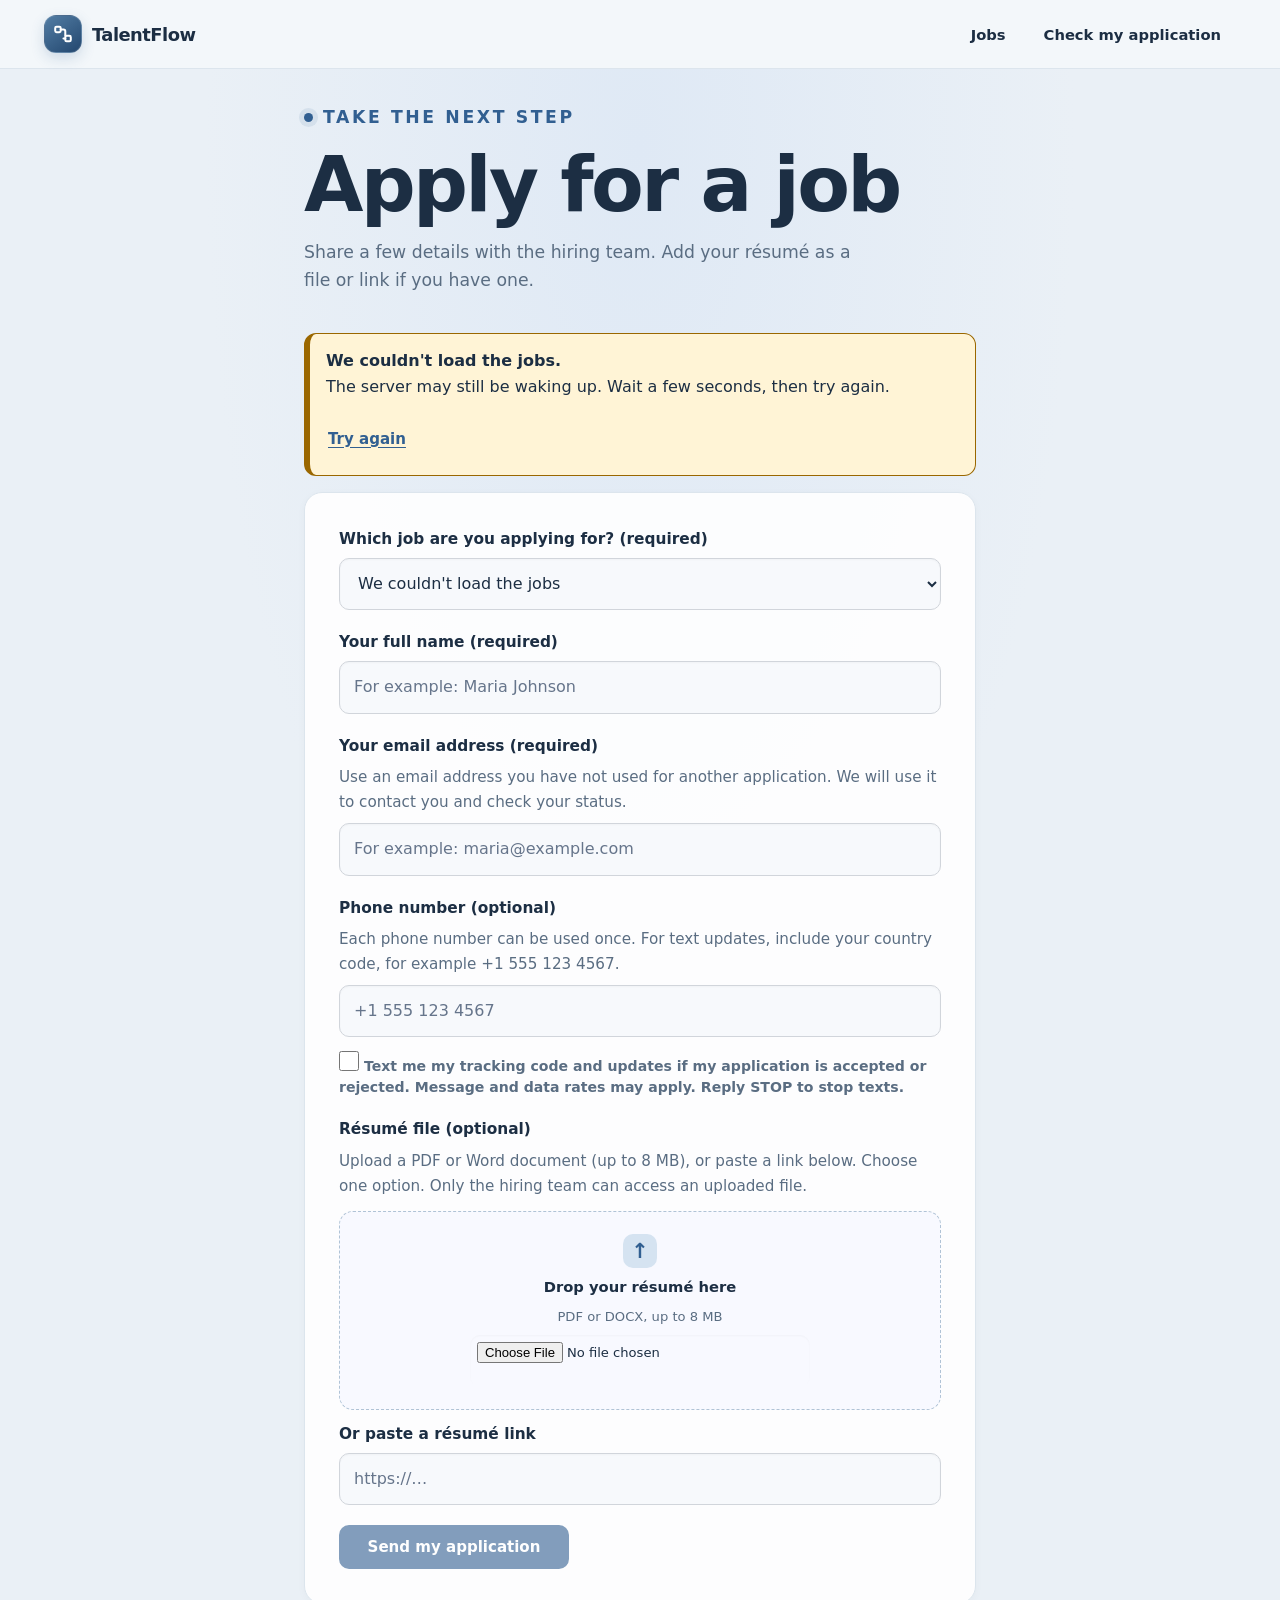
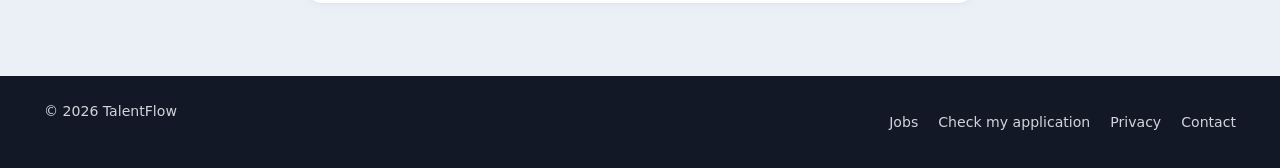
==== Frontend/templates/index.html @ 9e9169e8 "Use TalentFlow brand and softer blue palette" ====
<!DOCTYPE html>
<html lang="en">
<head>
  <meta charset="UTF-8">
  <meta name="viewport" content="width=device-width, initial-scale=1.0">
  <title>Apply for a job | TalentFlow</title>
  <link rel="stylesheet" href="/Frontend/static/style.css">
</head>
<body data-page="apply">
  <a class="skip-link" href="#main">Skip to main content</a>
  <header id="site-header" class="site-header"></header>

  <main id="main">
    <div class="wrap wrap-narrow">

      <!-- The application form -->
      <div id="form-card">
        <div class="page-head">
          <p class="hero-kicker" style="color:var(--brand);margin-bottom:14px"><span class="kicker-dot" aria-hidden="true"></span> TAKE THE NEXT STEP</p>
          <h1>Apply for a job</h1>
          <p>Share a few details with the hiring team. Add your résumé as a file or link if you have one.</p>
        </div>

        <div id="job-notice" role="status"></div>

        <form id="apply-form" class="panel" novalidate>
          <div class="field" id="f-job">
            <label for="job-id">Which job are you applying for? (required)</label>
            <select id="job-id" required>
              <option value="">Loading jobs&hellip;</option>
            </select>
            <p class="error-text" id="e-job">Choose a job from the list.</p>
          </div>

          <div class="field" id="f-name">
            <label for="candidate-name">Your full name (required)</label>
            <input type="text" id="candidate-name" autocomplete="name" maxlength="120" placeholder="For example: Maria Johnson" required>
            <p class="error-text" id="e-name">Enter your full name.</p>
          </div>

          <div class="field" id="f-email">
            <label for="candidate-email">Your email address (required)</label>
            <span class="hint" id="h-email">Use an email address you have not used for another application. We will use it to contact you and check your status.</span>
            <input type="email" id="candidate-email" autocomplete="email" inputmode="email" maxlength="254" placeholder="For example: maria@example.com" required aria-describedby="h-email e-email">
            <p class="error-text" id="e-email">Enter an email address like name@example.com.</p>
          </div>

          <div class="field" id="f-phone">
            <label for="candidate-phone">Phone number (optional)</label>
            <span class="hint" id="h-phone">Each phone number can be used once. For text updates, include your country code, for example +1 555 123 4567.</span>
            <input type="tel" id="candidate-phone" autocomplete="tel" inputmode="tel" maxlength="30" placeholder="+1 555 123 4567" aria-describedby="h-phone e-phone">
            <label class="sms-consent" for="sms-updates-opt-in">
              <input type="checkbox" id="sms-updates-opt-in">
              <span>Text me my tracking code and updates if my application is accepted or rejected. Message and data rates may apply. Reply STOP to stop texts.</span>
            </label>
            <p class="error-text" id="e-phone">Enter a valid international number starting with +, or leave it blank.</p>
          </div>

          <div class="field" id="f-cv">
            <label for="candidate-cv-file">Résumé file (optional)</label>
            <span class="hint" id="h-cv">Upload a PDF or Word document (up to 8 MB), or paste a link below. Choose one option. Only the hiring team can access an uploaded file.</span>
            <div class="resume-dropzone" id="resume-dropzone">
              <span class="dropzone-icon" aria-hidden="true">↑</span>
              <strong>Drop your résumé here</strong>
              <span class="muted">PDF or DOCX, up to 8 MB</span>
              <input type="file" id="candidate-cv-file" accept=".pdf,.docx,application/pdf,application/vnd.openxmlformats-officedocument.wordprocessingml.document" aria-describedby="h-cv e-cv">
            </div>
            <p id="resume-file-name" class="resume-file-name" aria-live="polite"></p>
            <label for="candidate-cv" class="sub-label" style="display:block;margin-top:12px">Or paste a résumé link</label>
            <input type="url" id="candidate-cv" maxlength="2048" inputmode="url" placeholder="https://…" aria-describedby="h-cv e-cv">
            <p class="error-text" id="e-cv">Choose a PDF or DOCX file up to 8 MB, or enter a valid web link, but not both.</p>
          </div>

          <div id="status-message" role="alert" hidden></div>
          <button type="submit" id="submit-btn" class="btn btn-primary btn-block">Send my application</button>
        </form>
      </div>

      <!-- Shown after a successful application -->
      <div id="success-card" hidden>
        <div class="page-head">
          <div class="success-head">
            <span class="success-icon" aria-hidden="true">
              <svg width="26" height="26" viewBox="0 0 24 24" fill="none" stroke="currentColor" stroke-width="3" stroke-linecap="round" stroke-linejoin="round"><path d="M5 12.5l4.5 4.5L19 7.5"/></svg>
            </span>
            <h1 id="success-heading" tabindex="-1" style="font-size:clamp(1.6rem,5vw,2.2rem);margin:0">We got your application</h1>
          </div>
          <p>Thank you, <strong id="success-name"></strong>. Your application for <strong id="success-job"></strong> is waiting for review. We will contact you at <strong id="success-email"></strong>.</p>
        </div>

        <p id="email-delivery-message" class="alert" role="status" hidden></p>
        <p id="sms-delivery-message" class="alert" role="status" hidden></p>

        <!-- Tracking code: only shown when the server sends one back -->
        <div id="tracking-box" class="ticket" hidden>
          <div class="ticket-top">
            <p class="ticket-label">Your tracking code</p>
            <p id="success-code" class="ticket-code"></p>
          </div>
          <div class="ticket-stub">
            <p><strong>Save this code now.</strong> You need it, with your email, to check your application. Take a screenshot or write it down.</p>
            <div class="ticket-actions">
              <button type="button" id="copy-btn" class="btn btn-plain">Copy code</button>
              <a id="track-link" href="/track" class="btn btn-primary">Check my application</a>
            </div>
          </div>
        </div>

        <p><a href="/jobs" class="btn btn-secondary">Look at more jobs</a></p>
      </div>

    </div>
  </main>

  <footer id="site-footer" class="site-footer"></footer>
  <script src="/Frontend/static/script.js"></script>
  <script>
    const $ = (id) => document.getElementById(id);
    const select = $('job-id');
    const submitBtn = $('submit-btn');
    const notice = $('job-notice');
    const msg = $('status-message');

    function setError(fieldId, input, on) {
      $(fieldId).classList.toggle('has-error', on);
      if (on) input.setAttribute('aria-invalid', 'true'); else input.removeAttribute('aria-invalid');
    }

    function showNotice(tone, text) {
      notice.replaceChildren(L2E.el('div', { class: 'alert alert-' + tone, text }));
    }

    async function loadJobs() {
      const wantedId = new URLSearchParams(window.location.search).get('job');
      try {
        const jobs = await L2E.loadOpenJobs(() => showNotice('info', L2E.WAKE_NOTE));
        notice.replaceChildren();
        if (jobs.length === 0) {
          select.replaceChildren(L2E.el('option', { value: '', text: 'No jobs are open right now' }));
          submitBtn.disabled = true;
          showNotice('info', 'No jobs are open right now. Please check back soon.');
          return;
        }
        select.replaceChildren(
          L2E.el('option', { value: '', text: 'Choose a job' }),
          ...jobs.map(j => L2E.el('option', { value: j.id, text: j.title })));
        submitBtn.disabled = false;
        if (wantedId) {
          const match = jobs.find(j => String(j.id) === wantedId);
          if (match) select.value = String(match.id);
          else showNotice('warn', 'That job is no longer open. Please choose another one from the list.');
        }
      } catch (err) {
        select.replaceChildren(L2E.el('option', { value: '', text: "We couldn't load the jobs" }));
        submitBtn.disabled = true;
        const retry = L2E.el('button', { type: 'button', class: 'link-btn', text: 'Try again' });
        retry.addEventListener('click', () => { notice.replaceChildren(); select.replaceChildren(L2E.el('option', { value: '', text: 'Loading jobs…' })); loadJobs(); });
        notice.replaceChildren(L2E.el('div', { class: 'alert alert-warn' },
          L2E.el('strong', { text: "We couldn't load the jobs." }),
          L2E.el('p', { text: 'The server may still be waking up. Wait a few seconds, then try again.' }),
          retry));
      }
    }

    function showFormError(text) {
      msg.className = 'alert alert-bad';
      msg.replaceChildren(L2E.el('strong', { text }));
      msg.hidden = false;
    }

    async function submitApplication(e) {
      e.preventDefault();
      msg.hidden = true;
      const nameInput = $('candidate-name');
      const emailInput = $('candidate-email');
      const phoneInput = $('candidate-phone');
      const smsOptIn = $('sms-updates-opt-in');
      const cvInput = $('candidate-cv');
      const cvFileInput = $('candidate-cv-file');
      const name = nameInput.value.trim();
      const email = emailInput.value.trim();
      const phone = phoneInput.value.trim();
      const cv = cvInput.value.trim();
      const cvFile = cvFileInput.files[0] || null;

      // Check every field first, then send focus to the first problem.
      const problems = [];
      const jobBad = !select.value;
      setError('f-job', select, jobBad); if (jobBad) problems.push(select);
      const nameBad = !name;
      setError('f-name', nameInput, nameBad); if (nameBad) problems.push(nameInput);
      const emailBad = !emailInput.validity.valid || !email;
      setError('f-email', emailInput, emailBad); if (emailBad) problems.push(emailInput);
      const phoneDigits = phone.replace(/\D/g, '');
      const phoneBad = smsOptIn.checked && !phone || !!phone && (!/^\+[0-9().\-\s]{8,30}$/.test(phone) || phoneDigits.length < 8 || phoneDigits.length > 15);
      setError('f-phone', phoneInput, phoneBad); if (phoneBad) problems.push(phoneInput);
      let cvBad = !!(cv && cvFile);
      if (cvFile) {
        const ext = cvFile.name.toLowerCase().split('.').pop();
        cvBad = cvBad || !['pdf', 'docx'].includes(ext) || cvFile.size > 8 * 1024 * 1024 || cvFile.size === 0;
      }
      if (cv) {
        try {
          const resumeUrl = new URL(cv);
          cvBad = !['http:', 'https:'].includes(resumeUrl.protocol) || /^[^/]+@[^/]+$/.test(resumeUrl.host);
        } catch (err) { cvBad = true; }
      }
      setError('f-cv', cvInput, cvBad); if (cvBad) problems.push(cvFile && !cv ? cvFileInput : cvInput);
      if (problems.length) {
        showFormError(problems.length === 1 ? 'Please fix the box marked below.' : 'Please fix the ' + problems.length + ' boxes marked below.');
        problems[0].focus();
        return;
      }

      submitBtn.disabled = true;
      submitBtn.textContent = 'Sending…';
      const jobTitle = select.options[select.selectedIndex].text;

      try {
        const application = { candidate_name: name, email, phone_number: phone ? '+' + phoneDigits : undefined, sms_updates_consent: smsOptIn.checked, job_id: parseInt(select.value, 10), resume_url: cv || null };
        const body = cvFile ? new FormData() : application;
        if (cvFile) {
          Object.entries(application).forEach(([key, value]) => {
            if (value !== undefined && value !== null) body.append(key, String(value));
          });
          body.append('resume_file', cvFile);
        }
        const response = await L2E.request('/applications/', {
          method: 'POST',
          body,
          onSlow: () => { msg.className = 'alert alert-info'; msg.textContent = L2E.WAKE_NOTE; msg.hidden = false; }
        });
        if (!response.ok) {
          const error = new Error('http-error');
          error.status = response.status;
          error.retryAfterSeconds = Number(response.headers.get('Retry-After')) || 0;
          throw error;
        }

        let created = {};
        try { created = await response.json(); } catch (err) { /* no body: show the page without a code */ }
        showTrackingCode(created.tracking_code);
        $('success-name').textContent = name;
        $('success-job').textContent = jobTitle;
        $('success-email').textContent = email;
        const emailNotice = $('email-delivery-message');
        const emailSent = created.tracking_email_sent;
        emailNotice.className = 'alert ' + (emailSent === true ? 'alert-good' : emailSent === false ? 'alert-warn' : 'alert-info');
        emailNotice.textContent = emailSent === true
          ? 'Your tracking email was accepted for ' + email + '. If it does not arrive soon, check your spam folder. Keep the code below as a backup.'
          : emailSent === false
            ? 'We could not send the tracking email to ' + email + '. Your application is saved. Save the code below to check your status.'
            : 'Your application was submitted, but this server did not report email delivery. Save your tracking code below and check your inbox and spam folder for a copy.';
        emailNotice.hidden = false;
        const smsNotice = $('sms-delivery-message');
        if (smsOptIn.checked) {
          const smsQueued = created.tracking_sms_queued;
          smsNotice.className = 'alert ' + (smsQueued === true ? 'alert-good' : smsQueued === false ? 'alert-warn' : 'alert-info');
          smsNotice.textContent = smsQueued === true
            ? 'A text with your tracking code was queued for ' + phone + '.'
            : smsQueued === false
              ? 'We could not queue a text to ' + phone + '. Your tracking code is shown below, and email updates will still be sent.'
              : 'The server did not confirm whether a text was sent. Your tracking code is shown below; check your phone and email for updates.';
          smsNotice.hidden = false;
        } else {
          smsNotice.hidden = true;
        }
        $('form-card').hidden = true;
        $('success-card').hidden = false;
        $('apply-form').reset();
        $('resume-file-name').textContent = '';
        $('success-heading').focus();
        window.scrollTo(0, 0);
      } catch (err) {
        const status = Number.isInteger(err.status) ? err.status : null;
        console.error('Application submission failed' + (status ? ' (HTTP ' + status + ')' : ' (' + (err.name || 'network error') + ')'));
        const errorMessage = status === 404
          ? 'This job is no longer open. Go back to the jobs page and choose another role.'
          : status === 409
            ? 'This email address or phone number has already been used for an application. Each can only be used once. If you have already applied, use your tracking code to check your status.'
            : status === 429 && err.retryAfterSeconds
              ? 'For safety, repeat attempts with details already used are paused. Please wait about ' + Math.ceil(err.retryAfterSeconds / 60) + ' minutes before trying again.'
              : status === 429
                ? 'Too many attempts have been made. Please wait a few minutes before trying again.'
          : status === 400 || status === 422 || status === 413
            ? 'The application service rejected some details. Check your name, email, phone number and résumé file or link, then try again.'
            : status && status >= 500
              ? 'The application service had a server error (HTTP ' + status + '). We could not confirm whether your application was saved. Check with the hiring team before trying again.'
              : status
                ? 'The application service returned an unexpected error (HTTP ' + status + '). Check with the hiring team before trying again.'
                : err.name === 'AbortError'
                  ? 'The request timed out. Your application may still have been received. Check with the hiring team before trying again.'
                  : 'The page could not reach the application service. Your application may still have been received. Check with the hiring team before trying again.';
        showFormError(errorMessage);
        submitBtn.textContent = 'Send my application';
        submitBtn.disabled = false;
      }
    }

    function showTrackingCode(code) {
      try { sessionStorage.removeItem('learn2earn-tracking-code'); } catch (err) { /* storage blocked */ }
      if (!code) return;
      $('success-code').textContent = code;
      prepareTracking();
      $('tracking-box').hidden = false;
    }

    // Keep the code out of the page address. The tracking page picks it up in this tab.
    function prepareTracking() {
      try { sessionStorage.setItem('learn2earn-tracking-code', $('success-code').textContent); } catch (err) { /* the person can copy it */ }
    }

    async function copyCode() {
      const btn = $('copy-btn');
      try {
        await navigator.clipboard.writeText($('success-code').textContent);
        btn.textContent = 'Copied';
      } catch (err) {
        btn.textContent = 'Press and hold the code to copy it';
      }
      setTimeout(() => { btn.textContent = 'Copy code'; }, 3000);
    }

    $('apply-form').addEventListener('submit', submitApplication);
    $('copy-btn').addEventListener('click', copyCode);
    $('track-link').addEventListener('click', prepareTracking);
    // Clear a box's error as soon as the person starts fixing it.
    [['f-name', 'candidate-name'], ['f-email', 'candidate-email'], ['f-phone', 'candidate-phone'], ['f-cv', 'candidate-cv'], ['f-job', 'job-id']].forEach(([f, i]) =>
      $(i).addEventListener('input', () => setError(f, $(i), false)));
    const resumeDropzone = $('resume-dropzone');
    const resumeFileInput = $('candidate-cv-file');
    resumeFileInput.addEventListener('change', () => {
      setError('f-cv', $('candidate-cv'), false);
      $('resume-file-name').textContent = resumeFileInput.files[0] ? 'Selected: ' + resumeFileInput.files[0].name : '';
    });
    ['dragenter', 'dragover'].forEach(type => resumeDropzone.addEventListener(type, event => { event.preventDefault(); resumeDropzone.classList.add('is-dragover'); }));
    ['dragleave', 'drop'].forEach(type => resumeDropzone.addEventListener(type, event => { event.preventDefault(); resumeDropzone.classList.remove('is-dragover'); }));
    resumeDropzone.addEventListener('drop', event => {
      if (!event.dataTransfer.files.length) return;
      resumeFileInput.files = event.dataTransfer.files;
      resumeFileInput.dispatchEvent(new Event('change', { bubbles: true }));
    });
    $('sms-updates-opt-in').addEventListener('change', () => setError('f-phone', $('candidate-phone'), false));
    loadJobs();
  </script>
</body>
</html>
---- Frontend/static/style.css ----
/* ==========================================================================
   TalentFlow design system
   Plain CSS. No build step. Edit this file and refresh the page.

   Principles
   - Large, readable text (18px base) and big tap targets (44px or more).
   - High contrast. Every text/background pair here passes WCAG AA.
   - Plain words. One clear main button per screen.
   - One memorable element: the claim-ticket that holds the tracking code.
   ========================================================================== */

:root {
  --ink: #14213d;
  --ink-soft: #44526a;
  --paper: #ffffff;
  --mist: #f2f5f9;
  --line: #d3dbe6;
  --edge: #6b7a90;

  --brand: #1747c9;
  --brand-dark: #0f2f94;
  --brand-tint: #e8eefc;

  --good: #0a6b3a;
  --good-tint: #e3f5ea;
  --warn: #7a4b00;
  --warn-tint: #fff1d6;
  --bad: #a8201a;
  --bad-tint: #fde8e6;

  --serif: Charter, "Iowan Old Style", "Palatino Linotype", Palatino, Georgia, serif;
  --sans: system-ui, -apple-system, "Segoe UI", Roboto, "Helvetica Neue", Arial, sans-serif;
  --mono: ui-monospace, SFMono-Regular, Menlo, Consolas, "Liberation Mono", monospace;

  --radius: 10px;
  --radius-lg: 16px;
}

/* ---------- Base ---------- */
*, *::before, *::after { box-sizing: border-box; }
html { -webkit-text-size-adjust: 100%; scroll-behavior: smooth; }
body {
  margin: 0;
  min-height: 100vh;
  display: flex;
  flex-direction: column;
  font: 1.125rem/1.6 var(--sans);
  color: var(--ink);
  background: var(--paper);
}
main { flex: 1; }
img, svg { max-width: 100%; }
[hidden] { display: none !important; }

h1, h2, h3 {
  font-family: var(--serif);
  font-weight: 700;
  line-height: 1.15;
  letter-spacing: -0.01em;
  margin: 0 0 0.5em;
}
h1 { font-size: clamp(2rem, 6vw, 3.1rem); }
h2 { font-size: clamp(1.5rem, 3.6vw, 1.9rem); }
h3 { font-size: 1.25rem; }
p { margin: 0 0 1em; }
a { color: var(--brand); text-underline-offset: 0.2em; }
a:hover { color: var(--brand-dark); }

:focus-visible { outline: 3px solid var(--brand); outline-offset: 3px; border-radius: 4px; }

.sr-only {
  position: absolute; width: 1px; height: 1px; margin: -1px; padding: 0;
  overflow: hidden; clip: rect(0, 0, 0, 0); white-space: nowrap; border: 0;
}
.muted { color: var(--ink-soft); }

.skip-link {
  position: absolute; left: 12px; top: -80px; z-index: 200;
  background: var(--ink); color: #fff; padding: 12px 16px;
  border-radius: 8px; text-decoration: none; font-weight: 600;
}
.skip-link:focus { top: 12px; color: #fff; }

/* ---------- Layout ---------- */
.wrap { width: 100%; max-width: 1080px; margin: 0 auto; padding: 0 20px; }
.wrap-narrow { max-width: 680px; }
.page-head { padding: 40px 0 24px; }
.page-head p { color: var(--ink-soft); max-width: 36rem; margin-bottom: 0; }
.section { padding: 56px 0; }
.section-tint { background: var(--mist); }
.stack > * + * { margin-top: 16px; }
.row { display: flex; flex-wrap: wrap; align-items: center; gap: 12px; }

/* ---------- Header and footer ---------- */
.site-header { background: var(--paper); border-bottom: 1px solid var(--line); }
.site-header .wrap {
  display: flex; align-items: center; justify-content: space-between;
  flex-wrap: wrap; gap: 4px 16px; min-height: 68px;
}
.brand {
  display: inline-flex; align-items: center; gap: 10px;
  font: 700 1.35rem var(--serif); color: var(--ink); text-decoration: none;
}
.brand:hover { color: var(--ink); }
.brand-mark {
  width: 36px; height: 36px; border-radius: 10px;
  background: var(--brand); color: #fff; display: grid; place-items: center;
}
.nav { display: flex; align-items: center; flex-wrap: wrap; gap: 4px; }
.nav a, .nav button {
  display: inline-flex; align-items: center; min-height: 44px; padding: 0 12px;
  font: 600 1rem var(--sans); color: var(--ink); text-decoration: none;
  background: none; border: 0; border-bottom: 3px solid transparent; cursor: pointer;
}
.nav a:hover, .nav button:hover { color: var(--brand); }
.nav a[aria-current="page"] { border-bottom-color: var(--brand); }
.badge-staff {
  font: 600 0.9rem var(--sans); background: var(--ink); color: #fff;
  padding: 2px 10px; border-radius: 999px; margin-left: 4px;
}

.site-footer { border-top: 1px solid var(--line); background: var(--mist); margin-top: 64px; }
.footer-row {
  display: flex; flex-wrap: wrap; justify-content: space-between; gap: 12px 24px;
  padding: 28px 20px; color: var(--ink-soft); font-size: 1rem;
}
.footer-row nav { display: flex; flex-wrap: wrap; gap: 4px 20px; }
.footer-row a { display: inline-flex; align-items: center; min-height: 44px; }

/* ---------- Buttons ---------- */
.btn {
  display: inline-flex; align-items: center; justify-content: center; gap: 8px;
  min-height: 52px; padding: 0 24px;
  font: 600 1.05rem var(--sans); text-decoration: none; text-align: center;
  border: 2px solid transparent; border-radius: var(--radius); cursor: pointer;
  transition: background-color 0.15s, border-color 0.15s;
}
.btn:disabled { opacity: 0.6; cursor: not-allowed; }
.btn-primary { background: var(--brand); color: #fff; }
.btn-primary:hover { background: var(--brand-dark); color: #fff; }
.btn-secondary { background: #fff; color: var(--brand); border-color: var(--brand); }
.btn-secondary:hover { background: var(--brand-tint); color: var(--brand-dark); }
.btn-good { background: var(--good); color: #fff; }
.btn-good:hover { background: #07552d; color: #fff; }
.btn-danger { background: var(--bad); color: #fff; }
.btn-danger:hover { background: #861813; color: #fff; }
.btn-plain { background: #fff; color: var(--ink); border-color: var(--edge); }
.btn-plain:hover { background: var(--mist); color: var(--ink); }
.btn-small { min-height: 44px; padding: 0 16px; font-size: 1rem; }
.btn-block { width: 100%; }
.link-btn {
  background: none; border: 0; padding: 0 2px; min-height: 44px; cursor: pointer;
  font: 600 1rem var(--sans); color: var(--brand); text-decoration: underline;
  text-underline-offset: 0.2em; justify-self: start;
}
.link-btn:hover { color: var(--brand-dark); }

/* ---------- Forms ---------- */
.field { margin-bottom: 22px; }
.field label, .label { display: block; font-weight: 600; margin-bottom: 6px; }
.hint { display: block; color: var(--ink-soft); font-size: 0.95rem; margin: 0 0 8px; font-weight: 400; }
input, select, textarea {
  width: 100%; min-height: 52px; padding: 12px 14px;
  font: inherit; color: var(--ink); background: #fff;
  border: 2px solid var(--edge); border-radius: var(--radius);
}
textarea { min-height: 140px; resize: vertical; }
input::placeholder, textarea::placeholder { color: #66758b; opacity: 1; }
input:focus, select:focus, textarea:focus {
  outline: 3px solid rgba(23, 71, 201, 0.28); outline-offset: 0; border-color: var(--brand);
}
.error-text { display: none; color: var(--bad); font-weight: 600; font-size: 1rem; margin-top: 6px; }
.field.has-error input, .field.has-error select, .field.has-error textarea { border-color: var(--bad); }
.field.has-error .error-text { display: block; }
.filters { display: grid; gap: 0 16px; grid-template-columns: 1fr; }
@media (min-width: 640px) { .filters { grid-template-columns: 2fr 1fr; } }

/* ---------- Messages ---------- */
.alert {
  margin: 16px 0; padding: 14px 16px; border: 1px solid; border-left-width: 6px;
  border-radius: var(--radius); font-size: 1rem;
}
.alert p:last-child { margin-bottom: 0; }
.alert strong { display: block; }
.alert-info { background: var(--brand-tint); border-color: var(--brand); color: var(--ink); }
.alert-good { background: var(--good-tint); border-color: var(--good); color: var(--ink); }
.alert-warn { background: var(--warn-tint); border-color: var(--warn); color: var(--ink); }
.alert-bad { background: var(--bad-tint); border-color: var(--bad); color: var(--ink); }

.toasts {
  position: fixed; left: 16px; right: 16px; bottom: 16px; z-index: 100;
  display: grid; gap: 8px; justify-items: center; pointer-events: none;
}
.toast {
  pointer-events: auto; max-width: 520px; padding: 14px 18px; border-radius: 12px;
  background: var(--ink); color: #fff; font-size: 1rem; border-left: 6px solid var(--good);
  box-shadow: 0 8px 24px rgba(20, 33, 61, 0.28);
}
.toast-bad { border-left-color: #ff8a80; }
.toast-info { border-left-color: #8fb0ff; }

/* ---------- Panels, pills ---------- */
.panel { background: #fff; border: 1px solid var(--line); border-radius: var(--radius-lg); padding: 24px; }
.panel > :last-child { margin-bottom: 0; }
.pill {
  display: inline-block; padding: 2px 12px; border-radius: 999px;
  font: 600 0.9rem var(--sans); background: var(--brand-tint); color: var(--brand-dark);
  white-space: nowrap;
}
.pill-good { background: var(--good-tint); color: var(--good); }
.pill-warn { background: var(--warn-tint); color: var(--warn); }
.pill-bad { background: var(--bad-tint); color: var(--bad); }
.pill-muted { background: var(--mist); color: var(--ink-soft); border: 1px solid var(--line); }

/* ---------- Home ---------- */
.hero { background: var(--mist); border-bottom: 1px solid var(--line); }
.hero .wrap { display: grid; gap: 36px; padding-top: 48px; padding-bottom: 56px; }
@media (min-width: 900px) {
  .hero .wrap { grid-template-columns: 1.1fr 0.9fr; align-items: start; gap: 56px; padding-top: 72px; padding-bottom: 80px; }
}
.lede { font-size: 1.25rem; color: var(--ink-soft); max-width: 34rem; }
.actions { display: flex; flex-wrap: wrap; gap: 12px; margin-top: 28px; }
.live h2 { font-size: 1.35rem; margin-bottom: 4px; }
.mini-jobs { list-style: none; margin: 8px 0 0; padding: 0; }
.mini-jobs li {
  display: flex; align-items: center; justify-content: space-between; gap: 12px;
  padding: 14px 0; border-top: 1px solid var(--line);
}
.mini-jobs .mini-title { font-weight: 600; min-width: 0; overflow-wrap: anywhere; }
.mini-jobs .mini-dept { display: block; color: var(--ink-soft); font-size: 0.95rem; font-weight: 400; }
.live-more { margin-top: 8px; padding-top: 12px; border-top: 1px solid var(--line); }

.steps { list-style: none; counter-reset: step; margin: 0; padding: 0; display: grid; gap: 28px; }
@media (min-width: 800px) { .steps { grid-template-columns: repeat(3, 1fr); gap: 36px; } }
.steps li { position: relative; padding-left: 60px; }
.steps li::before {
  counter-increment: step; content: counter(step);
  position: absolute; left: 0; top: 0; width: 44px; height: 44px; border-radius: 50%;
  display: grid; place-items: center; background: var(--brand); color: #fff;
  font: 700 1.2rem var(--serif);
}
.steps h3 { margin-bottom: 4px; }
.steps p { color: var(--ink-soft); margin: 0; }

/* ---------- Job list ---------- */
.job-list { display: grid; gap: 16px; }
.job {
  background: #fff; border: 1px solid var(--line); border-radius: var(--radius-lg);
  padding: 22px; display: grid; gap: 10px;
}
.job h2 { font-size: 1.35rem; margin: 0; overflow-wrap: anywhere; }
.job-head { display: flex; flex-wrap: wrap; align-items: center; gap: 8px 12px; }
.job-desc {
  margin: 0; color: var(--ink-soft); white-space: pre-line; overflow-wrap: anywhere;
  display: -webkit-box; -webkit-line-clamp: 3; -webkit-box-orient: vertical; overflow: hidden;
}
.job-desc.is-open { display: block; }
.job .btn { justify-self: start; }
.count-line { color: var(--ink-soft); font-size: 1rem; margin: 0 0 16px; }

.skeleton {
  min-height: 76px; border-radius: var(--radius);
  background: linear-gradient(90deg, var(--mist) 0%, #e4e9f0 50%, var(--mist) 100%);
  background-size: 200% 100%; animation: shimmer 1.4s linear infinite;
}
.skeleton + .skeleton { margin-top: 12px; }
@keyframes shimmer { to { background-position: -200% 0; } }

/* ---------- Apply: success ticket ---------- */
.success-head { display: flex; align-items: center; gap: 14px; margin-bottom: 8px; }
.success-icon {
  width: 48px; height: 48px; flex: none; border-radius: 50%;
  display: grid; place-items: center; background: var(--good); color: #fff;
}
.success-head h2 { margin: 0; }
.ticket {
  position: relative; overflow: hidden; margin: 24px 0 20px;
  background: #fff6d9; border: 2px solid var(--ink); border-radius: 14px;
  animation: ticket-in 0.45s ease-out both;
}
.ticket-top { padding: 22px 20px 20px; text-align: center; }
.ticket-label { font-weight: 600; margin: 0 0 6px; }
.ticket-code {
  margin: 0; font: 700 clamp(1.55rem, 7.5vw, 2.4rem)/1.2 var(--mono);
  letter-spacing: 0.06em; overflow-wrap: anywhere; user-select: all;
}
.ticket-stub {
  position: relative; padding: 16px 20px 18px; text-align: center;
  border-top: 2px dashed var(--ink); font-size: 1rem;
}
.ticket-stub p { margin: 0 0 12px; }
.ticket-stub::before, .ticket-stub::after {
  content: ""; position: absolute; top: -15px; width: 28px; height: 28px;
  border-radius: 50%; background: #fff; border: 2px solid var(--ink);
}
.ticket-stub::before { left: -15px; }
.ticket-stub::after { right: -15px; }
.ticket-actions { display: flex; flex-wrap: wrap; justify-content: center; gap: 12px; }
@keyframes ticket-in { from { opacity: 0; transform: translateY(14px); } to { opacity: 1; transform: none; } }

/* ---------- Track: stages ---------- */
.stages { list-style: none; margin: 0; padding: 0; }
.stages li { display: flex; gap: 16px; min-height: 48px; position: relative; }
.stages li:not(:last-child)::after {
  content: ""; position: absolute; left: 10px; top: 28px; bottom: -2px; width: 2px; background: var(--line);
}
.dot {
  flex: none; width: 22px; height: 22px; margin-top: 4px; border-radius: 50%;
  background: #fff; border: 2px solid var(--edge); position: relative; z-index: 1;
}
.stage-label { margin: 0; padding-bottom: 14px; color: var(--ink-soft); }
.dot.is-current { border-color: transparent; }
.dot.is-info { background: var(--brand); box-shadow: 0 0 0 5px var(--brand-tint); }
.dot.is-good { background: var(--good); box-shadow: 0 0 0 5px var(--good-tint); }
.dot.is-bad { background: var(--bad); box-shadow: 0 0 0 5px var(--bad-tint); }
li[aria-current="step"] .stage-label { color: var(--ink); font-weight: 700; }

/* ---------- Staff: tiles, chips, tables ---------- */
.tiles { display: grid; gap: 16px; grid-template-columns: repeat(auto-fit, minmax(170px, 1fr)); margin-bottom: 8px; }
.tile { background: #fff; border: 1px solid var(--line); border-radius: var(--radius-lg); padding: 18px 20px; }
.tile-num { font: 700 2.5rem/1 var(--serif); margin: 0; }
.tile-label { color: var(--ink-soft); font-size: 1rem; margin: 6px 0 0; }

.chips { display: flex; flex-wrap: wrap; gap: 8px; margin: 0 0 16px; }
.chip {
  min-height: 44px; padding: 0 16px; border-radius: 999px; cursor: pointer;
  font: 600 1rem var(--sans); color: var(--ink); background: #fff; border: 2px solid var(--edge);
}
.chip:hover { background: var(--mist); }
.chip[aria-pressed="true"] { background: var(--ink); border-color: var(--ink); color: #fff; }

.table-wrap { overflow-x: auto; border: 1px solid var(--line); border-radius: var(--radius-lg); background: #fff; }
table.data { width: 100%; border-collapse: collapse; font-size: 1rem; }
.data th {
  text-align: left; font-weight: 600; color: var(--ink-soft); font-size: 0.95rem;
  padding: 12px 14px; background: var(--mist); border-bottom: 2px solid var(--line);
}
.data td { padding: 14px; border-bottom: 1px solid var(--line); vertical-align: top; }
.data tr:last-child td { border-bottom: 0; }
.data .who { font-weight: 600; overflow-wrap: anywhere; }
.data .sub { display: block; color: var(--ink-soft); font-weight: 400; overflow-wrap: anywhere; }
.data .empty { text-align: center; padding: 28px 14px; color: var(--ink-soft); }
@media (min-width: 861px) { .data td:first-child { min-width: 250px; } }
.row-actions { display: flex; flex-wrap: wrap; gap: 8px; }

@media (max-width: 860px) {
  .table-wrap { border: 0; background: none; overflow: visible; }
  .data thead { position: absolute; left: -9999px; }
  .data, .data tbody, .data tr, .data td { display: block; width: 100%; }
  .data tr { background: #fff; border: 1px solid var(--line); border-radius: var(--radius-lg); margin: 0 0 14px; padding: 6px 0; }
  .data td { border: 0; padding: 8px 16px; }
  .data td[data-label]::before {
    content: attr(data-label); display: block; font-size: 0.9rem; font-weight: 600; color: var(--ink-soft);
  }
  .data tr:last-child td { border-bottom: 0; }
}

.two-col { display: grid; gap: 24px; }
@media (min-width: 960px) { .two-col { grid-template-columns: 2fr 3fr; align-items: start; } }
.admin-job { display: grid; gap: 8px; padding: 16px 0; border-top: 1px solid var(--line); }
.admin-job:first-child { border-top: 0; padding-top: 0; }
.admin-job .job-head strong { overflow-wrap: anywhere; }
.archive-tools { margin-top: 16px; padding-top: 14px; border-top: 1px solid var(--line); }
#archived-jobs-list { margin-top: 12px; }

.bars { list-style: none; margin: 0; padding: 0; display: grid; gap: 14px; }
.bar-label { display: flex; justify-content: space-between; gap: 12px; font-weight: 600; margin-bottom: 4px; }
.bar-track { height: 14px; background: var(--mist); border: 1px solid var(--line); border-radius: 999px; overflow: hidden; }
.bar-fill { height: 100%; width: var(--pct, 0%); background: var(--brand); border-radius: 999px; }
.bar-fill.is-good { background: var(--good); }
.bar-fill.is-bad { background: var(--bad); }
.bar-fill.is-warn { background: #b86e00; }

/* ---------- Overlays and dialogs ---------- */
.overlay {
  position: fixed; inset: 0; z-index: 50; display: grid; place-items: center; padding: 20px;
  background: rgba(20, 33, 61, 0.92);
}
.overlay .panel { width: 100%; max-width: 420px; }
dialog {
  border: 0; border-radius: var(--radius-lg); padding: 26px; color: var(--ink);
  width: calc(100vw - 32px); max-width: 460px;
}
dialog::backdrop { background: rgba(20, 33, 61, 0.6); }
dialog h2 { font-size: 1.4rem; }
.dialog-actions { display: flex; flex-wrap: wrap; justify-content: flex-end; gap: 12px; margin-top: 20px; }

/* ---------- Motion and print ---------- */
@media (prefers-reduced-motion: reduce) {
  *, *::before, *::after { animation: none !important; transition: none !important; scroll-behavior: auto !important; }
}
@media print {
  .site-header, .site-footer, .ticket-actions, .actions, .toasts { display: none !important; }
}

/* ---------- TalentFlow refresh: consistent product styling across every page ---------- */
:root {
  --ink: #18251f;
  --ink-soft: #617068;
  --paper: #fbfcf8;
  --mist: #f0f4ef;
  --line: #dce5dd;
  --edge: #839188;
  --brand: #216c4b;
  --brand-dark: #164d36;
  --brand-tint: #e1f1e8;
  --good: #167449;
  --good-tint: #e3f4e9;
  --warn: #825315;
  --warn-tint: #fff4d9;
  --bad: #a33b36;
  --bad-tint: #fceae8;
  --sans: Inter, ui-sans-serif, system-ui, -apple-system, BlinkMacSystemFont, "Segoe UI", sans-serif;
  --radius: 12px;
  --radius-lg: 20px;
}

body { background: var(--paper); font-size: 1rem; line-height: 1.65; }
h1, h2, h3 { font-family: var(--sans); letter-spacing: -0.045em; }
h1 { font-size: clamp(2.65rem, 6vw, 4.8rem); line-height: 1.02; font-weight: 800; }
h2 { font-size: clamp(1.6rem, 3vw, 2.15rem); line-height: 1.12; font-weight: 750; }
h3 { letter-spacing: -0.025em; font-weight: 700; }
.wrap { max-width: 1160px; padding-left: 24px; padding-right: 24px; }
.wrap-narrow { max-width: 720px; }

.site-header {
  position: sticky; top: 0; z-index: 20; background: rgba(251,252,248,.92);
  border-bottom: 1px solid rgba(220,229,221,.9); backdrop-filter: blur(16px);
}
.site-header .wrap { min-height: 76px; }
.brand { font: 800 1.2rem var(--sans); letter-spacing: -.045em; }
.brand-mark { width: 40px; height: 40px; border-radius: 13px; background: var(--brand); box-shadow: 0 5px 14px #216c4b33; }
.nav { gap: 8px; }
.nav a, .nav button { border: 0; min-height: 42px; padding: 0 15px; border-radius: 999px; font-size: .94rem; }
.nav a:hover, .nav button:hover { background: var(--mist); color: var(--brand-dark); }
.nav a[aria-current="page"] { background: var(--brand-tint); color: var(--brand-dark); }
.badge-staff { background: var(--brand-tint); color: var(--brand-dark); }

.btn { min-height: 52px; padding: 0 23px; border-radius: 999px; font-weight: 700; font-size: .96rem; box-shadow: 0 2px 3px #18251f0a; transition: transform .18s, box-shadow .18s, background-color .18s; }
.btn:hover { transform: translateY(-2px); box-shadow: 0 8px 20px #18251f18; }
.btn-primary { background: var(--brand); }
.btn-primary:hover { background: var(--brand-dark); }
.btn-secondary { background: #fff; color: var(--brand-dark); border-color: #b8d5c3; }
.btn-secondary:hover { background: var(--brand-tint); }
.btn-plain { border-color: var(--line); }
.btn-small { min-height: 42px; }
.link-btn { font-size: .94rem; }

input, select, textarea { border: 1.5px solid #cbd6ce; border-radius: 12px; font-size: 1rem; box-shadow: inset 0 1px 2px #18251f08; }
input:focus, select:focus, textarea:focus { outline: 4px solid #216c4b20; border-color: var(--brand); }
label, .label { font-size: .96rem; }
.field { margin-bottom: 20px; }
.panel { border-color: var(--line); border-radius: 22px; padding: clamp(22px, 4vw, 34px); box-shadow: 0 12px 34px #18251f09; }
.pill { padding: 5px 12px; font-size: .78rem; letter-spacing: .015em; }
.page-head { padding: 56px 0 30px; }
.page-head h1 { max-width: 800px; margin-bottom: 14px; }
.page-head p { font-size: 1.08rem; }

.hero { position: relative; overflow: hidden; color: #fff; background: #173629; border: 0; }
.hero::before, .hero::after { content: ""; position: absolute; pointer-events: none; border-radius: 50%; }
.hero::before { width: 560px; height: 560px; right: -100px; top: -320px; background: #b8ef72; filter: blur(1px); opacity: .95; }
.hero::after { width: 470px; height: 470px; left: 38%; bottom: -390px; border: 1px solid #ffffff24; box-shadow: 0 0 0 36px #ffffff08, 0 0 0 74px #ffffff06; }
.hero .wrap { position: relative; z-index: 1; grid-template-columns: 1fr; gap: 38px; padding-top: 68px; padding-bottom: 72px; }
.hero .wrap > div { max-width: 760px; }
.hero h1 { max-width: 760px; color: #fff; font-size: clamp(3.2rem, 7.2vw, 6.5rem); }
.hero .lede { max-width: 610px; color: #d4e4d9; font-size: clamp(1.08rem, 1.8vw, 1.27rem); }
.hero-kicker { display: flex; align-items: center; gap: 10px; margin: 0 0 22px; color: #caf187; font-size: .76rem; font-weight: 800; letter-spacing: .15em; }
.kicker-dot { width: 9px; height: 9px; border-radius: 50%; background: #b8ef72; box-shadow: 0 0 0 5px #b8ef7226; }
.hero .actions { margin-top: 30px; }
.hero .btn-primary { color: #183222; background: #c3f17d; border-color: #c3f17d; }
.hero .btn-primary:hover { background: #d3f79e; }
.hero .btn-secondary { color: #fff; border-color: #ffffff4a; background: #ffffff0c; }
.hero .btn-secondary:hover { background: #ffffff18; }
.hero .panel.live { width: 100%; max-width: 720px; color: var(--ink); background: #fbfcf8; border: 1px solid #ffffff73; padding: 25px 28px; box-shadow: 0 24px 70px #071b1055; }
.live h2 { font-size: 1.25rem; }
.live > p { font-size: .9rem; }
.mini-jobs { display: grid; grid-template-columns: repeat(auto-fit, minmax(200px, 1fr)); gap: 10px; }
.mini-jobs li { align-items: center; border: 1px solid var(--line); border-radius: 14px; padding: 12px; background: white; }
.mini-jobs .mini-title { font-size: .9rem; }
.mini-jobs .mini-dept { font-size: .78rem; }
.mini-jobs .btn { padding: 0 16px; }
.hero + .section { padding-top: 74px; padding-bottom: 74px; }
.hero + .section h2 { margin-bottom: 26px; }
.steps { gap: 28px; }
.steps li { padding: 26px 24px 24px 76px; border: 1px solid var(--line); background: #fff; border-radius: 18px; box-shadow: 0 8px 25px #18251f07; }
.steps li::before { left: 22px; top: 22px; width: 38px; height: 38px; border-radius: 12px; color: #183222; background: #c3f17d; font: 800 1rem var(--sans); }
.steps h3 { font-size: 1.05rem; }
.steps p { font-size: .92rem; }
.section-tint { background: #edf4ee; }
.section-tint .wrap-narrow { max-width: 850px; }
.section-tint h2 { max-width: 600px; }
.section-tint p { max-width: 580px; color: var(--ink-soft); }

.job-list { gap: 14px; }
.job { grid-template-columns: 1fr auto; align-items: start; gap: 14px 20px; padding: 24px 26px; border-radius: 18px; transition: transform .18s, box-shadow .18s, border-color .18s; }
.job:hover { transform: translateY(-2px); border-color: #b4cfbd; box-shadow: 0 12px 30px #18251f0d; }
.job-head { grid-column: 1; }
.job-head h2 { font-size: 1.2rem; }
.job-desc { grid-column: 1; font-size: .93rem; line-height: 1.6; }
.job .btn { grid-column: 2; grid-row: 1 / span 3; justify-self: end; align-self: center; }
.job .link-btn { grid-column: 1; }
.filters { max-width: 850px; gap: 0 18px; }
.count-line { font-size: .92rem; font-weight: 700; }

body[data-page="track"] main .wrap-narrow,
body[data-page="apply"] main .wrap-narrow { max-width: 720px; }
body[data-page="track"] main,
body[data-page="apply"] main { background: radial-gradient(ellipse at 50% 5%, #e8f3e9 0, transparent 42%); }
#track-form, #apply-form { background: rgba(255,255,255,.9); }
#track-form { margin-bottom: 24px; }
#track-form .btn-block, #apply-form .btn-block { width: auto; min-width: 230px; }
.stages { padding-top: 8px; }
.stages li { min-height: 54px; }
.dot { width: 20px; height: 20px; }
.ticket { border: 0; border-radius: 20px; background: #f3f8ed; box-shadow: 0 10px 30px #18251f0d; }
.ticket-stub { border-color: #aac69f; }
.ticket-stub::before, .ticket-stub::after { background: var(--paper); border-color: #aac69f; }

.site-footer { margin-top: 72px; background: #173629; border: 0; color: #d4e4d9; }
.footer-row { padding-top: 24px; padding-bottom: 24px; color: #d4e4d9; font-size: .88rem; }
.footer-row p { margin: 0; }
.footer-row a { color: #d4e4d9; text-decoration: none; }
.footer-row a:hover { color: #c3f17d; }

body[data-staff="true"] { background: #f4f7f3; }
body[data-staff="true"] .site-header { background: #fff; }
body[data-staff="true"] main > .wrap { padding-bottom: 44px; }
body[data-staff="true"] .page-head { padding-top: 44px; }
.tiles { gap: 14px; }
.tile { border: 1px solid var(--line); border-radius: 18px; padding: 22px; box-shadow: 0 6px 20px #18251f08; }
.tile-num { font: 800 2.3rem/1 var(--sans); letter-spacing: -.06em; }
.tile-label { font-size: .85rem; }
.chips { gap: 8px; }
.chip { border-width: 1.5px; border-color: #cbd6ce; border-radius: 999px; font-size: .88rem; }
.chip[aria-pressed="true"] { background: var(--brand); border-color: var(--brand); }
.table-wrap { border-color: var(--line); border-radius: 18px; box-shadow: 0 6px 20px #18251f07; }
.data th { background: #f0f4ef; text-transform: uppercase; letter-spacing: .06em; font-size: .72rem; }
.data td { font-size: .9rem; }
.bar-track { height: 12px; border: 0; }
.bar-fill { background: #55a776; }

@media (min-width: 900px) {
  .hero .wrap { grid-template-columns: minmax(0, 1.1fr) minmax(350px, .9fr); align-items: center; gap: 50px; padding-top: 92px; padding-bottom: 94px; }
  .hero .panel.live { max-width: none; transform: rotate(1.2deg); }
  .hero .wrap > div { padding: 16px 0; }
}
@media (max-width: 640px) {
  .wrap { padding-left: 18px; padding-right: 18px; }
  .site-header .wrap { min-height: 68px; }
  .brand { font-size: 1.05rem; }
  .brand-mark { width: 36px; height: 36px; }
  .nav { gap: 0; }
  .nav a, .nav button { padding: 0 10px; font-size: .82rem; }
  .hero .wrap { gap: 28px; padding-top: 58px; padding-bottom: 54px; }
  .hero h1 { font-size: clamp(3rem, 13vw, 4.1rem); }
  .hero::before { width: 300px; height: 300px; right: -170px; top: -210px; }
  .hero .panel.live { padding: 20px; }
  .mini-jobs { grid-template-columns: 1fr; }
  .hero + .section { padding-top: 54px; padding-bottom: 54px; }
  .steps li { padding: 22px 18px 20px 68px; }
  .steps li::before { left: 16px; top: 18px; }
  .job { grid-template-columns: 1fr; padding: 20px; }
  .job-head, .job-desc, .job .link-btn, .job .btn { grid-column: 1; grid-row: auto; }
  .job .btn { justify-self: stretch; }
  #track-form .btn-block, #apply-form .btn-block { width: 100%; }
  .footer-row { padding-left: 18px; padding-right: 18px; }
}

/* ---------- Open roles board ---------- */
.job-filter-panel { max-width: 100%; margin: 4px 0 26px; padding: 22px 24px 2px; }
.job-filter-panel h2 { margin-bottom: 8px; font-size: 1.3rem; }
.job-filter-help { max-width: 680px; margin: 0 0 20px; color: var(--ink-soft); font-size: .9rem; }
.job-filter-panel .filters { max-width: none; grid-template-columns: minmax(240px, 1.7fr) minmax(180px, 1fr); }
.job-filter-panel .field { min-width: 0; }
.job-list { gap: 16px; }
.job { grid-template-columns: minmax(0, 1fr) auto; gap: 10px 24px; padding: 26px 28px; }
.job-head { grid-column: 1; grid-row: 1; display: flex; align-items: center; }
.job-open { color: var(--good); font-size: .78rem; font-weight: 700; }
.job-open::before { content: ""; display: inline-block; width: 7px; height: 7px; margin-right: 7px; border-radius: 50%; background: #55a776; vertical-align: 1px; }
.job .job-title { grid-column: 1; grid-row: 2; margin: 0; font: 750 clamp(1.2rem, 2.5vw, 1.55rem)/1.2 var(--sans); letter-spacing: -.035em; }
.job-desc { grid-column: 1; grid-row: 3; font-size: .94rem; }
.job .link-btn { grid-column: 1; grid-row: 4; }
.job-footer { grid-column: 2; grid-row: 1 / span 4; display: flex; flex-direction: column; justify-content: center; align-items: flex-end; gap: 9px; }
.job-footer-note { font-size: .77rem; color: var(--ink-soft); }
.job-footer .btn { justify-self: auto; white-space: nowrap; }
.count-line { margin-top: 0; }

/* ---------- Applicant status dashboard ---------- */
.status-dashboard { display: grid; gap: 16px; padding-top: 10px; }
.status-hero { position: relative; overflow: hidden; display: grid; grid-template-columns: 14px minmax(0, 1fr); gap: 18px; align-items: start; padding: clamp(26px, 5vw, 44px); border-radius: 24px; color: #fff; background: #244e39; box-shadow: 0 16px 38px #18251f17; }
.status-hero::after { content: ""; position: absolute; width: 260px; height: 260px; right: -110px; top: -175px; border-radius: 50%; border: 1px solid #ffffff30; box-shadow: 0 0 0 28px #ffffff0a, 0 0 0 58px #ffffff08; }
.status-hero.status-accepted { background: #176746; }
.status-hero.status-rejected { background: #4a3433; }
.status-hero.status-withdrawn { background: #42566a; }
.status-orb { width: 13px; height: 13px; margin-top: 6px; border-radius: 50%; background: #c3f17d; box-shadow: 0 0 0 6px #c3f17d24; }
.status-rejected .status-orb { background: #f3b0a9; box-shadow: 0 0 0 6px #f3b0a924; }
.status-kicker { margin: 0 0 10px; color: #c3f17d; font-size: .72rem; font-weight: 800; letter-spacing: .16em; }
.status-hero h1 { margin: 0 0 12px; font-size: clamp(2.25rem, 6vw, 3.5rem); }
.status-summary { max-width: 560px; margin: 0; color: #e0ebe3; font-size: 1rem; }
.status-details { display: grid; grid-template-columns: minmax(0, 1.5fr) minmax(140px, .8fr); gap: 20px; align-items: center; }
.detail-label { display: block; margin-bottom: 8px; color: var(--ink-soft); font-size: .7rem; font-weight: 800; letter-spacing: .12em; }
.detail-block h2 { margin: 0; font-size: 1.18rem; letter-spacing: -.02em; }
.detail-block p { margin: 0; font-weight: 650; }
.sms-consent { display: flex; gap: 10px; align-items: flex-start; margin-top: 12px; color: var(--ink-soft); font-size: .88rem; font-weight: 500; line-height: 1.45; cursor: pointer; }
.sms-consent input[type="checkbox"] { flex: none; width: 20px; min-height: 20px; height: 20px; margin: 2px 0 0; padding: 0; accent-color: var(--brand); }
.next-step { display: flex; gap: 15px; align-items: flex-start; padding: 20px 24px; border: 1px solid #d9e7dc; border-radius: 18px; background: #f0f6f0; }
.next-step-icon { display: grid; flex: none; place-items: center; width: 38px; height: 38px; border-radius: 12px; color: var(--brand-dark); background: #dcefdc; font-weight: 800; }
.next-step strong { display: block; margin: 1px 0 3px; }
.next-step p { margin: 0; color: var(--ink-soft); font-size: .92rem; }
.status-actions { display: flex; justify-content: flex-start; padding: 2px 0 10px; }

@media (max-width: 700px) {
  .job-filter-panel { padding: 18px 18px 0; }
  .job-filter-panel .filters { grid-template-columns: 1fr; gap: 0; }
  .job { grid-template-columns: 1fr; gap: 10px; padding: 22px; }
  .job-head, .job-title, .job-desc, .job .link-btn, .job-footer { grid-column: 1; grid-row: auto; }
  .job-footer { align-items: stretch; margin-top: 4px; }
  .job-footer-note { display: none; }
  .job-footer .btn { width: 100%; }
  .status-details { grid-template-columns: 1fr; gap: 18px; }
}

/* ---------- TalentFlow brand and clear admin entry ---------- */
:root {
  --brand: #17654f;
  --brand-dark: #104737;
  --brand-tint: #e5f3ee;
  --good: #176b4b;
}

.brand-mark {
  background: linear-gradient(145deg, #18785b, #104737);
  border: 1px solid #ffffff24;
  box-shadow: 0 6px 16px #10473730;
}
.hero { background: linear-gradient(118deg, #12372d 0%, #173629 58%, #1b4937 100%); }
.hero::before { background: #c3ef85; }
.hero .btn-primary { color: #173629; }

@media (max-width: 640px) {
  .site-header .wrap { gap: 2px 8px; }
  .nav { gap: 2px; }
  .nav a, .nav button { padding: 0 9px; font-size: .8rem; }
}

/* Job detail, richer listing filters, and hiring team workflow */
.job-filter-panel .filters { grid-template-columns: repeat(2, minmax(0, 1fr)); }
.job-facts { display: flex; flex-wrap: wrap; gap: 8px; margin: 4px 0 8px; }
.job-facts span { display: inline-flex; align-items: center; min-height: 30px; padding: 3px 10px; border: 1px solid var(--line); border-radius: 999px; color: var(--ink-soft); background: #fff; font-size: .8rem; }
.job-detail { padding: clamp(24px, 5vw, 48px); border: 1px solid var(--line); border-radius: 24px; background: #fff; box-shadow: 0 18px 50px #18251f0c; }
.job-detail h1 { margin: 12px 0; }
.job-detail h2 { margin-top: 34px; font-size: 1.4rem; }
.job-detail > p { white-space: pre-line; }
.legal-page { padding-bottom: 48px; }
.legal-page section { margin: 30px 0; }
.legal-page h2 { font: 700 1.25rem/1.3 var(--sans); }
.admin-app-filters { margin: 20px 0; }
.applicant-manage { min-width: min(420px, 75vw); margin-top: 12px; padding: 12px; border: 1px solid var(--line); border-radius: 12px; background: #fff; }
.applicant-manage summary { cursor: pointer; font-weight: 700; }
.applicant-manage label { display: grid; gap: 5px; font-size: .8rem; font-weight: 650; }
.applicant-manage textarea, .applicant-manage input { width: 100%; min-width: 0; font: 400 .9rem var(--sans); }
.applicant-manage .stack > * + * { margin-top: 10px; }
.application-timeline ol { position: relative; list-style: none; margin: 20px 0 0; padding: 0 0 0 6px; }
.timeline-item { position: relative; display: flex; gap: 14px; padding: 0 0 24px; }
.timeline-item:not(:last-child)::before { position: absolute; top: 15px; bottom: -1px; left: 6px; width: 2px; background: var(--line); content: ""; }
.timeline-marker { position: relative; z-index: 1; flex: none; width: 14px; height: 14px; margin-top: 6px; border: 3px solid #d7e5dc; border-radius: 50%; background: var(--brand); }
.timeline-item p { margin: 3px 0 0; font-size: .85rem; }
.interview-details h2 { font-size: 1.25rem; }
.interview-details p { white-space: pre-line; }

@media (max-width: 700px) {
  .job-filter-panel .filters, .admin-app-filters { grid-template-columns: 1fr; }
  .applicant-manage { min-width: 0; }
  .applicant-manage input, .applicant-manage textarea { font-size: 16px; }
}

/* ---------- Friendly blue and white brand palette ---------- */
:root {
  --ink: #142b45;
  --ink-soft: #52677f;
  --paper: #edf2f8;
  --mist: #e5edf6;
  --line: #d1ddea;
  --edge: #7289a1;

  --brand: #24578c;
  --brand-dark: #173c65;
  --brand-tint: #e8f1fb;

  --good: #24578c;
  --good-tint: #e8f1fb;
  --warn: #79531a;
  --warn-tint: #fff5df;
  --bad: #9d3438;
  --bad-tint: #fff0f0;
}

body { background: var(--paper); color: var(--ink); }
a:hover { color: var(--brand-dark); }
:focus-visible { outline-color: #4b84be; }
.site-header { background: rgba(242,246,251,.97); }
.brand-mark { background: linear-gradient(145deg, #3975ad, #173c65); box-shadow: 0 6px 16px #173c6526; }
.nav a:hover, .nav button:hover { background: var(--mist); color: var(--brand-dark); }
.nav a[aria-current="page"] { background: var(--brand-tint); color: var(--brand-dark); border-color: transparent; border-radius: 999px; }
.badge-staff { background: var(--brand-tint); color: var(--brand-dark); }
.btn { box-shadow: 0 3px 10px #173c6512; }
.btn:hover { box-shadow: 0 8px 20px #173c651c; }
.btn-primary { background: var(--brand); border-color: var(--brand); color: #fff; }
.btn-primary:hover { background: var(--brand-dark); border-color: var(--brand-dark); }
.btn-secondary { color: var(--brand-dark); border-color: #b9cee3; }
.btn-secondary:hover { background: var(--brand-tint); }
.btn-good { background: var(--good); border-color: var(--good); }
.btn-good:hover { background: var(--brand-dark); border-color: var(--brand-dark); }
.btn-plain { color: var(--ink); border-color: var(--edge); }
input:focus, select:focus, textarea:focus { outline: 4px solid #24578c24; border-color: var(--brand); }
.hero { color: var(--ink); background: linear-gradient(135deg, #e1eaf4 0%, #d9e5f1 62%, #e6edf6 100%); border-bottom: 1px solid var(--line); }
.hero::before { background: #c9d9e9; }
.hero::after { border-color: #24578c20; box-shadow: 0 0 0 36px #24578c08, 0 0 0 74px #24578c05; }
.hero h1 { color: var(--ink); }
.hero .lede { color: var(--ink-soft); }
.hero-kicker { color: var(--brand-dark); }
.kicker-dot { background: #4b84be; box-shadow: 0 0 0 5px #4b84be20; }
.hero .btn-primary { color: #fff; background: var(--brand); border-color: var(--brand); }
.hero .btn-primary:hover { color: #fff; background: var(--brand-dark); }
.hero .btn-secondary { color: var(--brand-dark); border-color: #b9cee3; background: #ffffffd9; }
.hero .btn-secondary:hover { background: #fff; }
.hero .panel.live { color: var(--ink); background: #f5f8fc; border-color: #cfdae7; box-shadow: 0 20px 50px #173c6514; }
.steps li::before { color: var(--brand-dark); background: #dceafa; }
.section-tint { background: var(--mist); }
.job { border-color: var(--line); box-shadow: 0 8px 24px #173c6509; }
.job:hover { border-color: #b6cbe0; box-shadow: 0 12px 30px #173c6514; }
.job-open, .job-open::before { color: var(--brand); }
.job-open::before { background: #4b84be; }
body[data-page="apply"] main { background: radial-gradient(ellipse at 50% 5%, #dfe9f5 0, transparent 48%); }
.ticket { background: #e5eef8; box-shadow: 0 10px 30px #173c6510; }
.ticket-stub { border-color: #9fb9d3; }
.ticket-stub::before, .ticket-stub::after { border-color: #9fb9d3; }
.site-footer { background: #173c65; border-color: #173c65; color: #e8f1fb; }
.footer-row { color: #e8f1fb; }
.footer-row a { color: #e8f1fb; }
.footer-row a:hover { color: #b8d7f5; }
body[data-staff="true"] { background: #e9eff6; }
body[data-staff="true"] .site-header { background: #f3f7fb; }
.tile { box-shadow: 0 6px 20px #173c650b; }
.chip { border-color: #c7d7e8; }
.chip[aria-pressed="true"] { background: var(--brand); border-color: var(--brand); color: #fff; }
.data th { background: #eaf2fb; }
.bar-track { background: #edf4fb; }
.bar-fill { background: #4b84be; }
.bar-fill.is-good { background: #24578c; }
.bar-fill.is-bad { background: #b44d51; }
.bar-fill.is-warn { background: #b7822b; }
.toast { border-left-color: #4b84be; }
.toast-info { border-left-color: #4b84be; }
.pill-good { background: var(--good-tint); color: var(--brand-dark); }
.job-detail { border-color: var(--line); box-shadow: 0 18px 50px #173c6510; }
.applicant-manage { background: #fbfdff; }
.application-timeline { background: linear-gradient(180deg, #fff 0%, #fbfdff 100%); }
.timeline-marker { border-color: #cddff0; background: #4b84be; }
.status-hero { color: var(--ink); background: linear-gradient(130deg, #dfeaf6, #edf3fa); border: 1px solid #c8d8e9; box-shadow: 0 16px 38px #173c6510; }
.status-hero::after { border-color: #24578c24; box-shadow: 0 0 0 28px #24578c08, 0 0 0 58px #24578c05; }
.status-hero.status-accepted { background: linear-gradient(130deg, #dce9f6, #edf3fa); }
.status-hero.status-rejected { background: linear-gradient(130deg, #fff1f1, #fffafa); border-color: #efd4d4; }
.status-hero.status-withdrawn { background: linear-gradient(130deg, #e1e9f1, #edf2f7); border-color: #cbd7e2; }
.status-orb { background: #4b84be; box-shadow: 0 0 0 6px #4b84be20; }
.status-rejected .status-orb { background: #b44d51; box-shadow: 0 0 0 6px #b44d5120; }
.status-kicker { color: var(--brand); }
.status-summary { color: var(--ink-soft); }
.next-step { border-color: #cbd9e8; background: #e4edf7; }
.next-step-icon { color: var(--brand-dark); background: #cfdeee; }
.withdraw-confirm { width: 100%; padding: 20px; background: #e7eef6; }
.withdraw-confirm p { color: var(--ink-soft); }

@media (prefers-reduced-motion: reduce) {
  *, *::before, *::after { scroll-behavior: auto !important; animation-duration: .01ms !important; animation-iteration-count: 1 !important; transition-duration: .01ms !important; }
}

/* ---------- TalentFlow calm-tech product system ---------- */
:root {
  --ink: #1c2e43;
  --ink-soft: #5a6d82;
  --paper: #f7f9fc;
  --mist: #eaf0f6;
  --line: #dce5ed;
  --edge: #9aa3b2;
  --brand: #315f91;
  --brand-dark: #23476f;
  --brand-tint: #e3ecf5;
  --good: #059669;
  --good-tint: #d1fae5;
  --warn: #9a6700;
  --warn-tint: #fff4d6;
  --bad: #b42318;
  --bad-tint: #fee4e2;
  --sans: Inter, Geist, ui-sans-serif, system-ui, -apple-system, BlinkMacSystemFont, "Segoe UI", sans-serif;
  --radius: 12px;
  --radius-lg: 18px;
}

body { color: var(--ink); background: var(--mist); font-size: 1rem; }
h1, h2, h3 { font-family: var(--sans); letter-spacing: -.035em; }
h1 { font-weight: 750; }
a { color: var(--brand); }
a:hover { color: var(--brand-dark); }
:focus-visible { outline: 3px solid #7699ba; outline-offset: 3px; }
.wrap { max-width: 1240px; }
.wrap-narrow { max-width: 760px; }
.site-header { position: sticky; top: 0; z-index: 30; background: #f4f7faf2; backdrop-filter: blur(14px); border-bottom-color: var(--line); }
.site-header .wrap { min-height: 68px; }
.brand { font-family: var(--sans); font-size: 1.12rem; font-weight: 750; letter-spacing: -.03em; }
.brand-mark { width: 38px; height: 38px; border-radius: 12px; background: linear-gradient(145deg, #527da4, #23476f); box-shadow: 0 5px 14px #315f9133; }
.nav a, .nav button { font-size: .92rem; font-weight: 600; border-radius: 9px; }
.nav a:hover, .nav button:hover { background: #e6edf4; color: var(--ink); }
.nav a[aria-current="page"] { color: var(--brand); background: var(--brand-tint); border-color: transparent; }
.badge-staff { background: var(--brand-tint); color: var(--brand-dark); font-size: .72rem; }
.btn { min-height: 44px; border-radius: 10px; font-size: .94rem; box-shadow: none; transition: transform .15s ease, background-color .15s ease, box-shadow .15s ease; }
.btn:hover { transform: translateY(-1px); box-shadow: 0 5px 14px #12182614; }
.btn-primary { background: var(--brand); border-color: var(--brand); color: #fff; }
.btn-primary:hover { background: var(--brand-dark); border-color: var(--brand-dark); }
.btn-secondary { color: #23476f; border-color: #b8cadd; background: #fff; }
.btn-secondary:hover { background: var(--brand-tint); }
.btn-good { background: var(--good); border-color: var(--good); }
.btn-danger { background: var(--bad); border-color: var(--bad); }
input, select, textarea { border-radius: 10px; border-color: #d1d5db; background: #fff; }
input:focus, select:focus, textarea:focus { outline: 3px solid #315f912b; border-color: var(--brand); }
.panel, .tile, .job, .job-detail { border-color: var(--line); border-radius: var(--radius-lg); box-shadow: 0 2px 8px #12182608; }
.tile { background: var(--paper); }
.page-head { padding: 34px 0 22px; }
.page-head p, .lede { color: var(--ink-soft); }
.section { padding: 40px 0; }
.hero { color: var(--ink); background: radial-gradient(circle at 85% 12%, #cfdeec 0, transparent 29%), linear-gradient(145deg, #eaf0f6 0%, #edf2f7 68%, #e5edf5 100%); border-bottom: 1px solid var(--line); }
.hero::before { background: #b8cadd; opacity: .7; }
.hero::after { border-color: #315f9126; box-shadow: 0 0 0 34px #315f910a, 0 0 0 70px #315f9106; }
.hero h1 { max-width: 690px; font-size: clamp(3rem, 7vw, 5.8rem); }
.hero .panel.live { background: var(--paper); border-color: #c8d6e4; box-shadow: 0 24px 70px #243b5312; }
.hero .btn-primary { background: var(--brand); color: #fff; }
.hero .btn-secondary { border-color: #b8cadd; color: var(--brand-dark); }
.hero-kicker { color: var(--brand-dark); }
.kicker-dot { background: var(--brand); box-shadow: 0 0 0 5px #315f911a; }
.section-tint { background: #e6edf4; }
.site-footer { background: #121826; border-color: #121826; color: #d1d5db; }
.footer-row, .footer-row a { color: #d1d5db; }
.footer-row a:hover { color: #b8cadd; }
.job { background: var(--paper); }
.job:hover, .job-detail { border-color: #b8cadd; box-shadow: 0 10px 28px #12182610; }
.job-facts span { background: #edf2f7; border-color: var(--line); }
.ticket { background: #e3ecf5; border-color: #b8cadd; }
.ticket-stub { border-color: #b0c3d6; }
.ticket-stub::before, .ticket-stub::after { border-color: #b0c3d6; }
.status-hero.status-accepted { background: linear-gradient(130deg, #d1fae5, #ecfdf5); }
.status-hero.status-rejected { background: linear-gradient(130deg, #fff1f2, #fffafa); }
.status-hero.status-withdrawn { background: linear-gradient(130deg, #dce5ed, #edf2f7); }
.status-hero { border-color: var(--line); }
.status-hero.status-accepted, .status-hero.status-rejected, .status-hero.status-withdrawn { color: var(--ink); }
.status-orb { background: var(--brand); box-shadow: 0 0 0 6px #315f911a; }
.status-kicker { color: var(--brand-dark); }
.next-step { border-color: #b8cadd; background: #e3ecf5; }
.next-step-icon { color: var(--brand-dark); background: #d5e3f1; }
.application-timeline { background: #fff; }
.timeline-marker { border-color: #b8cadd; background: var(--brand); }
.resume-dropzone { display: grid; justify-items: center; gap: 7px; margin-top: 12px; padding: 22px 16px; border: 1.5px dashed #b0c3d6; border-radius: 14px; background: #f8f9ff; text-align: center; transition: background .15s, border-color .15s; }
.resume-dropzone.is-dragover { border-color: var(--brand); background: #e3ecf5; }
.resume-dropzone strong { font-size: .92rem; }
.resume-dropzone .muted { font-size: .82rem; }
.dropzone-icon { display: grid; width: 34px; height: 34px; place-items: center; border-radius: 10px; color: var(--brand); background: #d5e3f1; font-size: 1.3rem; font-weight: 800; }
.resume-dropzone input[type="file"] { width: min(100%, 340px); padding: 7px; border: 0; background: transparent; font-size: .82rem; }
.resume-file-name { margin: 5px 0 0; color: var(--brand-dark); font-size: .8rem; }
.pipeline-empty { padding: 18px 5px; color: #8a93a2; font-size: .72rem; text-align: center; }
.chip { border-color: var(--line); background: #fff; }
.chip[aria-pressed="true"] { background: var(--brand); border-color: var(--brand); color: #fff; }
.data th { background: #e6edf4; }
.data td { border-bottom-color: var(--line); }
.pill-good { background: var(--good-tint); color: #065f46; }
.pill-info { background: var(--brand-tint); color: #23476f; }
.pill-warn { background: var(--warn-tint); color: #854d0e; }
.pill-bad { background: var(--bad-tint); color: #991b1b; }
.pill-muted { background: #e6edf4; color: #4b5563; }
.toast { background: #fff; }

/* Recruiter command center */
body[data-page="admin"] main, body[data-page="dashboard"] main { background: var(--mist); }
body[data-page="admin"] .workspace-layout, body[data-page="dashboard"] .workspace-layout { display: grid; grid-template-columns: 226px minmax(0, 1fr); min-height: calc(100vh - 68px); }
body[data-page="admin"] .workspace-sidebar, body[data-page="dashboard"] .workspace-sidebar { position: sticky; top: 68px; display: flex; flex-direction: column; height: calc(100vh - 68px); padding: 24px 14px 16px; color: #cbd5e1; background: #121826; }
.sidebar-eyebrow { margin: 4px 12px 14px; color: #8390a4; font-size: .68rem; font-weight: 750; letter-spacing: .14em; }
.workspace-sidebar nav { display: grid; gap: 5px; }
.workspace-sidebar nav a, .sidebar-disabled { display: flex; align-items: center; gap: 12px; min-height: 42px; padding: 0 12px; border-radius: 9px; color: #b9c2d0; font-size: .88rem; font-weight: 600; text-decoration: none; }
.workspace-sidebar nav a span, .sidebar-disabled > span { display: inline-grid; width: 20px; place-items: center; color: #98a2b3; font-size: 1.1rem; }
.workspace-sidebar nav a:hover { color: #fff; background: #ffffff0d; }
.workspace-sidebar nav a[aria-current="page"] { color: #fff; background: #315f9133; box-shadow: inset 3px 0 #7699ba; }
.workspace-sidebar nav a[aria-current="page"] span { color: #b8cadd; }
.sidebar-disabled { color: #7e899a; cursor: default; }
.sidebar-disabled small { margin-left: auto; color: #9ca3af; font-size: .65rem; }
.sidebar-bottom { display: flex; align-items: center; gap: 10px; margin-top: auto; padding: 14px 7px 4px; border-top: 1px solid #ffffff18; color: #dce5ed; font-size: .78rem; }
.sidebar-bottom > span:last-child { display: grid; gap: 2px; }
.sidebar-bottom small { color: #98a2b3; font-size: .7rem; }
.sidebar-brand-dot { display: grid; width: 34px; height: 34px; place-items: center; border-radius: 10px; background: #315f91; color: #fff; font-size: .65rem; font-weight: 800; }
body[data-page="admin"] .workspace-content, body[data-page="dashboard"] .workspace-content { min-width: 0; }
body[data-page="admin"] .workspace-content > .wrap, body[data-page="dashboard"] .workspace-content > .wrap { max-width: 1600px; padding: 0 clamp(20px, 3vw, 44px); }
body[data-page="admin"] .page-head h1 { font-size: clamp(1.8rem, 3vw, 2.5rem); }
body[data-page="admin"] .page-head { padding-top: 30px; }
body[data-page="admin"] .section { padding: 26px 0; }
body[data-page="admin"] .tiles { gap: 14px; }
body[data-page="admin"] .two-col > .panel { background: var(--paper); }
.view-toolbar { display: flex; justify-content: space-between; align-items: center; gap: 16px; margin: 16px 0 12px; }
.view-switch { display: inline-flex; gap: 3px; padding: 4px; border: 1px solid var(--line); border-radius: 10px; background: var(--paper); }
.view-switch button { min-width: 76px; min-height: 34px; border: 0; border-radius: 7px; color: var(--ink-soft); background: transparent; font: 650 .82rem var(--sans); cursor: pointer; }
.view-switch button[aria-pressed="true"] { color: var(--brand-dark); background: var(--brand-tint); }
.pipeline-board { display: grid; grid-template-columns: repeat(6, minmax(224px, 1fr)); gap: 12px; overflow-x: auto; align-items: start; padding: 4px 2px 16px; scrollbar-color: #b8cadd transparent; }
.pipeline-column { min-height: 260px; padding: 10px; border: 1px solid #dce5ed; border-radius: 14px; background: #e2e9f0; transition: background .15s, border-color .15s; }
.pipeline-column.is-drop-target { border-color: #7699ba; background: #e3ecf5; }
.pipeline-column-head { display: flex; justify-content: space-between; align-items: center; gap: 8px; padding: 3px 4px 12px; }
.pipeline-column-head h3 { margin: 0; font-size: .82rem; font-weight: 750; letter-spacing: -.01em; }
.stage-count { display: grid; min-width: 24px; height: 24px; place-items: center; border-radius: 7px; color: #4b5563; background: #dce5ed; font-size: .72rem; font-weight: 700; }
.pipeline-cards { display: grid; align-content: start; gap: 8px; min-height: 210px; }
.candidate-card { padding: 12px; border: 1px solid #dce5ed; border-radius: 11px; background: var(--paper); box-shadow: 0 2px 6px #12182608; cursor: grab; transition: border-color .15s, box-shadow .15s, transform .15s; }
.candidate-card:hover { border-color: #b8cadd; box-shadow: 0 7px 16px #12182610; transform: translateY(-1px); }
.candidate-card.is-dragging { opacity: .5; }
.candidate-card-open { display: flex; align-items: center; gap: 9px; width: 100%; padding: 0; border: 0; text-align: left; color: var(--ink); background: transparent; cursor: pointer; }
.candidate-avatar { display: grid; flex: none; width: 34px; height: 34px; place-items: center; border-radius: 50%; color: #23476f; background: #d5e3f1; font-size: .7rem; font-weight: 800; }
.candidate-card-main { display: grid; min-width: 0; gap: 3px; }
.candidate-card-main strong { overflow: hidden; font-size: .8rem; text-overflow: ellipsis; white-space: nowrap; }
.candidate-card-job { overflow: hidden; color: var(--ink-soft); font-size: .7rem; text-overflow: ellipsis; white-space: nowrap; }
.candidate-card-meta { display: grid; gap: 5px; margin: 10px 0 0 43px; color: #6b7280; font-size: .66rem; }
.candidate-card-meta span { overflow: hidden; text-overflow: ellipsis; white-space: nowrap; }
.candidate-name-button { padding: 0; border: 0; color: var(--brand-dark); background: transparent; font: 700 .93rem var(--sans); text-align: left; cursor: pointer; }
.candidate-name-button:hover { text-decoration: underline; }

/* Candidate profile side drawer */
.drawer-backdrop { position: fixed; inset: 0; z-index: 80; display: flex; justify-content: flex-end; background: #12182675; backdrop-filter: blur(2px); }
.candidate-drawer { width: min(560px, 100%); height: 100%; overflow: auto; padding: 24px clamp(20px, 3vw, 32px) 36px; background: #f4f7fa; box-shadow: -18px 0 60px #12182622; animation: drawer-in .2s ease-out; }
@keyframes drawer-in { from { transform: translateX(20px); opacity: .6; } to { transform: translateX(0); opacity: 1; } }
.drawer-top { display: flex; justify-content: space-between; align-items: center; padding-bottom: 18px; border-bottom: 1px solid var(--line); }
.eyebrow { color: #6b7280; font-size: .68rem; font-weight: 800; letter-spacing: .13em; }
.drawer-close { display: grid; width: 38px; height: 38px; place-items: center; border: 1px solid var(--line); border-radius: 10px; color: var(--ink-soft); background: #fff; font-size: 1.5rem; cursor: pointer; }
.drawer-candidate-head { display: flex; align-items: center; gap: 14px; padding: 24px 0 12px; }
.candidate-avatar-large { width: 54px; height: 54px; font-size: .9rem; }
.drawer-candidate-head h2 { margin: 0 0 4px; font-size: 1.35rem; }
.drawer-candidate-head p { margin: 0 0 8px; font-size: .83rem; }
.drawer-section { margin-top: 20px; padding-top: 18px; border-top: 1px solid var(--line); }
.drawer-section h3 { margin-bottom: 10px; font-size: .9rem; }
.drawer-section p { margin-bottom: 7px; font-size: .86rem; }
.drawer-actions { display: flex; flex-wrap: wrap; gap: 8px; margin-top: 18px; }
.drawer-actions .btn { min-height: 38px; padding: 0 12px; font-size: .78rem; }
.drawer-details { padding: 16px; border: 1px solid var(--line); border-radius: 12px; background: #edf2f7; }
.drawer-details summary { cursor: pointer; font-size: .88rem; font-weight: 700; }
.drawer-details .stack { margin-top: 16px; }
.drawer-details label { display: grid; gap: 6px; font-size: .78rem; font-weight: 650; }
.drawer-details input, .drawer-details textarea { width: 100%; min-width: 0; font-size: .88rem; }
.activity-list { margin-top: 10px; color: var(--ink-soft); font-size: .78rem; }

@media (max-width: 900px) {
  body[data-page="admin"] .workspace-layout, body[data-page="dashboard"] .workspace-layout { grid-template-columns: 70px minmax(0, 1fr); }
  body[data-page="admin"] .workspace-sidebar, body[data-page="dashboard"] .workspace-sidebar { padding-inline: 9px; }
  .sidebar-eyebrow, .workspace-sidebar nav a, .sidebar-disabled, .sidebar-bottom > span:last-child { font-size: 0; }
  .workspace-sidebar nav a, .sidebar-disabled { justify-content: center; padding: 0; }
  .workspace-sidebar nav a span, .sidebar-disabled > span { font-size: 1.2rem; }
  .sidebar-bottom { justify-content: center; padding-inline: 0; }
}
@media (max-width: 640px) {
  body[data-page="admin"] .workspace-layout, body[data-page="dashboard"] .workspace-layout { display: block; }
  body[data-page="admin"] .workspace-sidebar, body[data-page="dashboard"] .workspace-sidebar { position: sticky; top: 68px; z-index: 25; display: block; width: 100%; height: auto; padding: 7px 12px; }
  .sidebar-eyebrow, .sidebar-bottom { display: none; }
  .workspace-sidebar nav { display: flex; overflow-x: auto; gap: 4px; }
  .workspace-sidebar nav a, .workspace-sidebar nav a:not([aria-current="page"]), .sidebar-disabled { min-width: max-content; min-height: 38px; padding: 0 10px; font-size: .76rem; }
  .workspace-sidebar nav a span, .sidebar-disabled > span { display: none; }
  body[data-page="admin"] .workspace-content > .wrap, body[data-page="dashboard"] .workspace-content > .wrap { padding-inline: 16px; }
  .pipeline-board { grid-template-columns: repeat(6, minmax(218px, 78vw)); }
}

/* Soft slate surfaces keep the blue theme calm instead of stark white. */
.panel, .tile, .job, .job-detail, .data, .view-switch, .drawer-close,
.drawer-details, .applicant-manage, .application-timeline, input, select, textarea,
.btn-secondary, .chip, .hero .panel.live {
  background-color: var(--paper);
}
.hero { background-color: #eaf0f6; }
.section-tint { background-color: #e3eaf2; }
.pipeline-column { background-color: #e2e9f0; }
.candidate-card { background-color: #f7f9fc; }
.candidate-drawer { background-color: #f4f7fa; }
.status-hero { background-color: #e7eef5; }
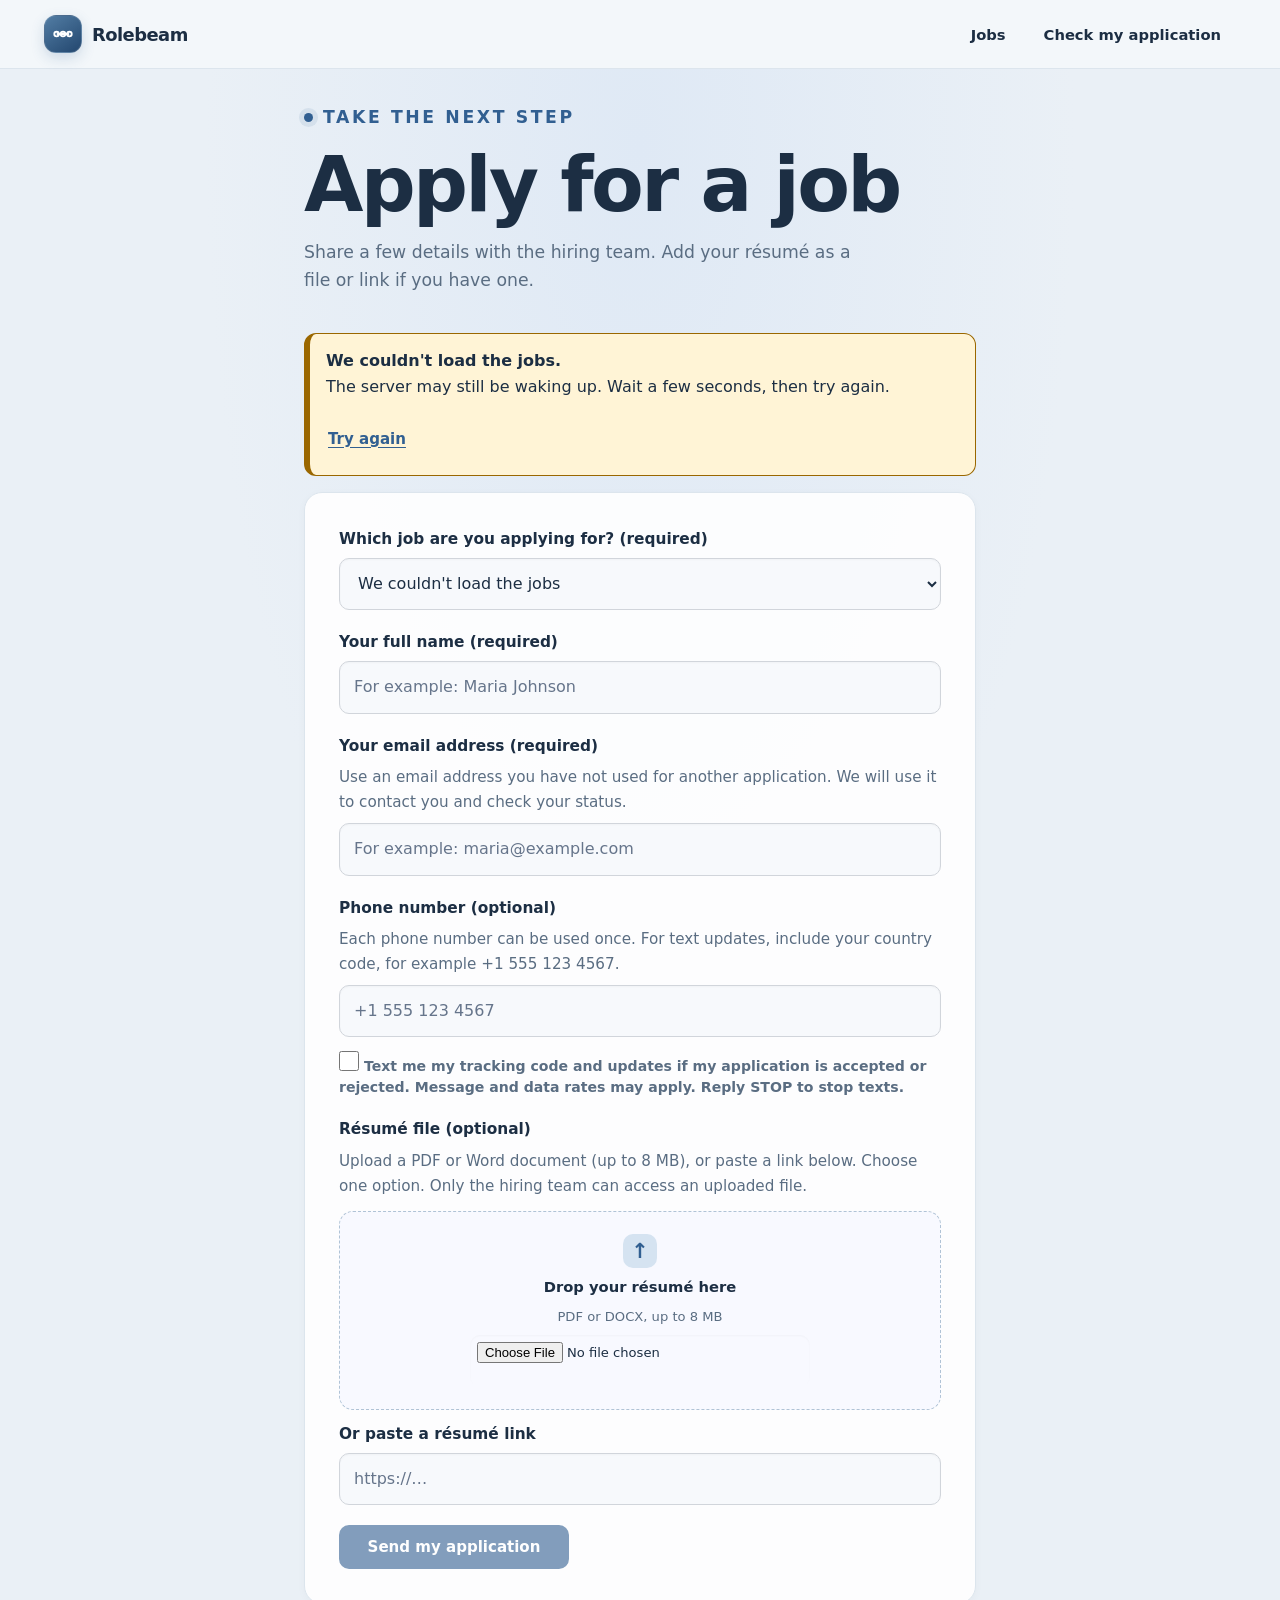
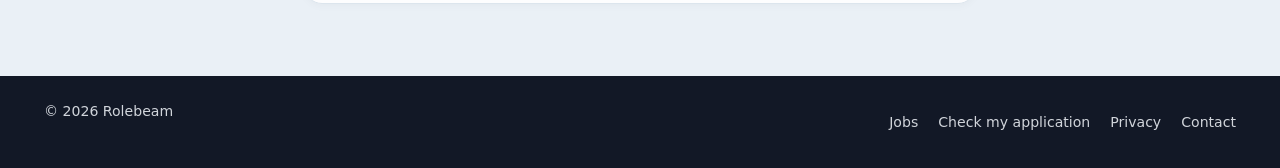
==== commit 475eb68c: "Rebrand ATS as Rolebeam" ====
--- a/Frontend/templates/index.html
+++ b/Frontend/templates/index.html
@@ -3,7 +3,7 @@
 <head>
   <meta charset="UTF-8">
   <meta name="viewport" content="width=device-width, initial-scale=1.0">
-  <title>Apply for a job | TalentFlow</title>
+  <title>Apply for a job | Rolebeam</title>
   <link rel="stylesheet" href="/Frontend/static/style.css">
 </head>
 <body data-page="apply">
--- a/Frontend/static/style.css
+++ b/Frontend/static/style.css
@@ -1,5 +1,5 @@
 /* ==========================================================================
-   TalentFlow design system
+   Rolebeam design system
    Plain CSS. No build step. Edit this file and refresh the page.
 
    Principles
@@ -393,7 +393,7 @@
   .site-header, .site-footer, .ticket-actions, .actions, .toasts { display: none !important; }
 }
 
-/* ---------- TalentFlow refresh: consistent product styling across every page ---------- */
+/* ---------- Rolebeam refresh: consistent product styling across every page ---------- */
 :root {
   --ink: #18251f;
   --ink-soft: #617068;
@@ -620,7 +620,7 @@
   .status-details { grid-template-columns: 1fr; gap: 18px; }
 }
 
-/* ---------- TalentFlow brand and clear admin entry ---------- */
+/* ---------- Rolebeam brand and clear admin entry ---------- */
 :root {
   --brand: #17654f;
   --brand-dark: #104737;
@@ -775,7 +775,7 @@
   *, *::before, *::after { scroll-behavior: auto !important; animation-duration: .01ms !important; animation-iteration-count: 1 !important; transition-duration: .01ms !important; }
 }
 
-/* ---------- TalentFlow calm-tech product system ---------- */
+/* ---------- Rolebeam calm-tech product system ---------- */
 :root {
   --ink: #1c2e43;
   --ink-soft: #5a6d82;
@@ -922,6 +922,14 @@
 .candidate-card-job { overflow: hidden; color: var(--ink-soft); font-size: .7rem; text-overflow: ellipsis; white-space: nowrap; }
 .candidate-card-meta { display: grid; gap: 5px; margin: 10px 0 0 43px; color: #6b7280; font-size: .66rem; }
 .candidate-card-meta span { overflow: hidden; text-overflow: ellipsis; white-space: nowrap; }
+.pipeline-column-footer { display: flex; justify-content: space-between; align-items: center; gap: 6px; min-height: 34px; margin-top: 8px; padding-top: 7px; border-top: 1px solid #d4dee8; }
+.stage-page-summary { color: var(--ink-soft); font-size: .66rem; white-space: nowrap; }
+.pagination-arrow { display: grid; width: 28px; height: 28px; place-items: center; border: 1px solid #c7d5e2; border-radius: 8px; color: var(--brand-dark); background: #f7f9fc; font: 700 1.15rem/1 var(--sans); cursor: pointer; }
+.pagination-arrow:disabled { opacity: .4; cursor: default; }
+.applicant-pagination { display: flex; justify-content: space-between; align-items: center; gap: 14px; margin: 14px 0; padding: 14px 16px; border: 1px solid var(--line); border-radius: 12px; background: var(--paper); }
+.pagination-actions { display: flex; align-items: center; gap: 10px; }
+.pagination-actions .btn { min-height: 36px; }
+.pagination-actions > span { min-width: 82px; text-align: center; font-size: .82rem; }
 .candidate-name-button { padding: 0; border: 0; color: var(--brand-dark); background: transparent; font: 700 .93rem var(--sans); text-align: left; cursor: pointer; }
 .candidate-name-button:hover { text-decoration: underline; }
 
@@ -965,6 +973,8 @@
   .workspace-sidebar nav a span, .sidebar-disabled > span { display: none; }
   body[data-page="admin"] .workspace-content > .wrap, body[data-page="dashboard"] .workspace-content > .wrap { padding-inline: 16px; }
   .pipeline-board { grid-template-columns: repeat(6, minmax(218px, 78vw)); }
+  .applicant-pagination { align-items: flex-start; flex-direction: column; }
+  .pagination-actions { width: 100%; justify-content: space-between; }
 }
 
 /* Soft slate surfaces keep the blue theme calm instead of stark white. */
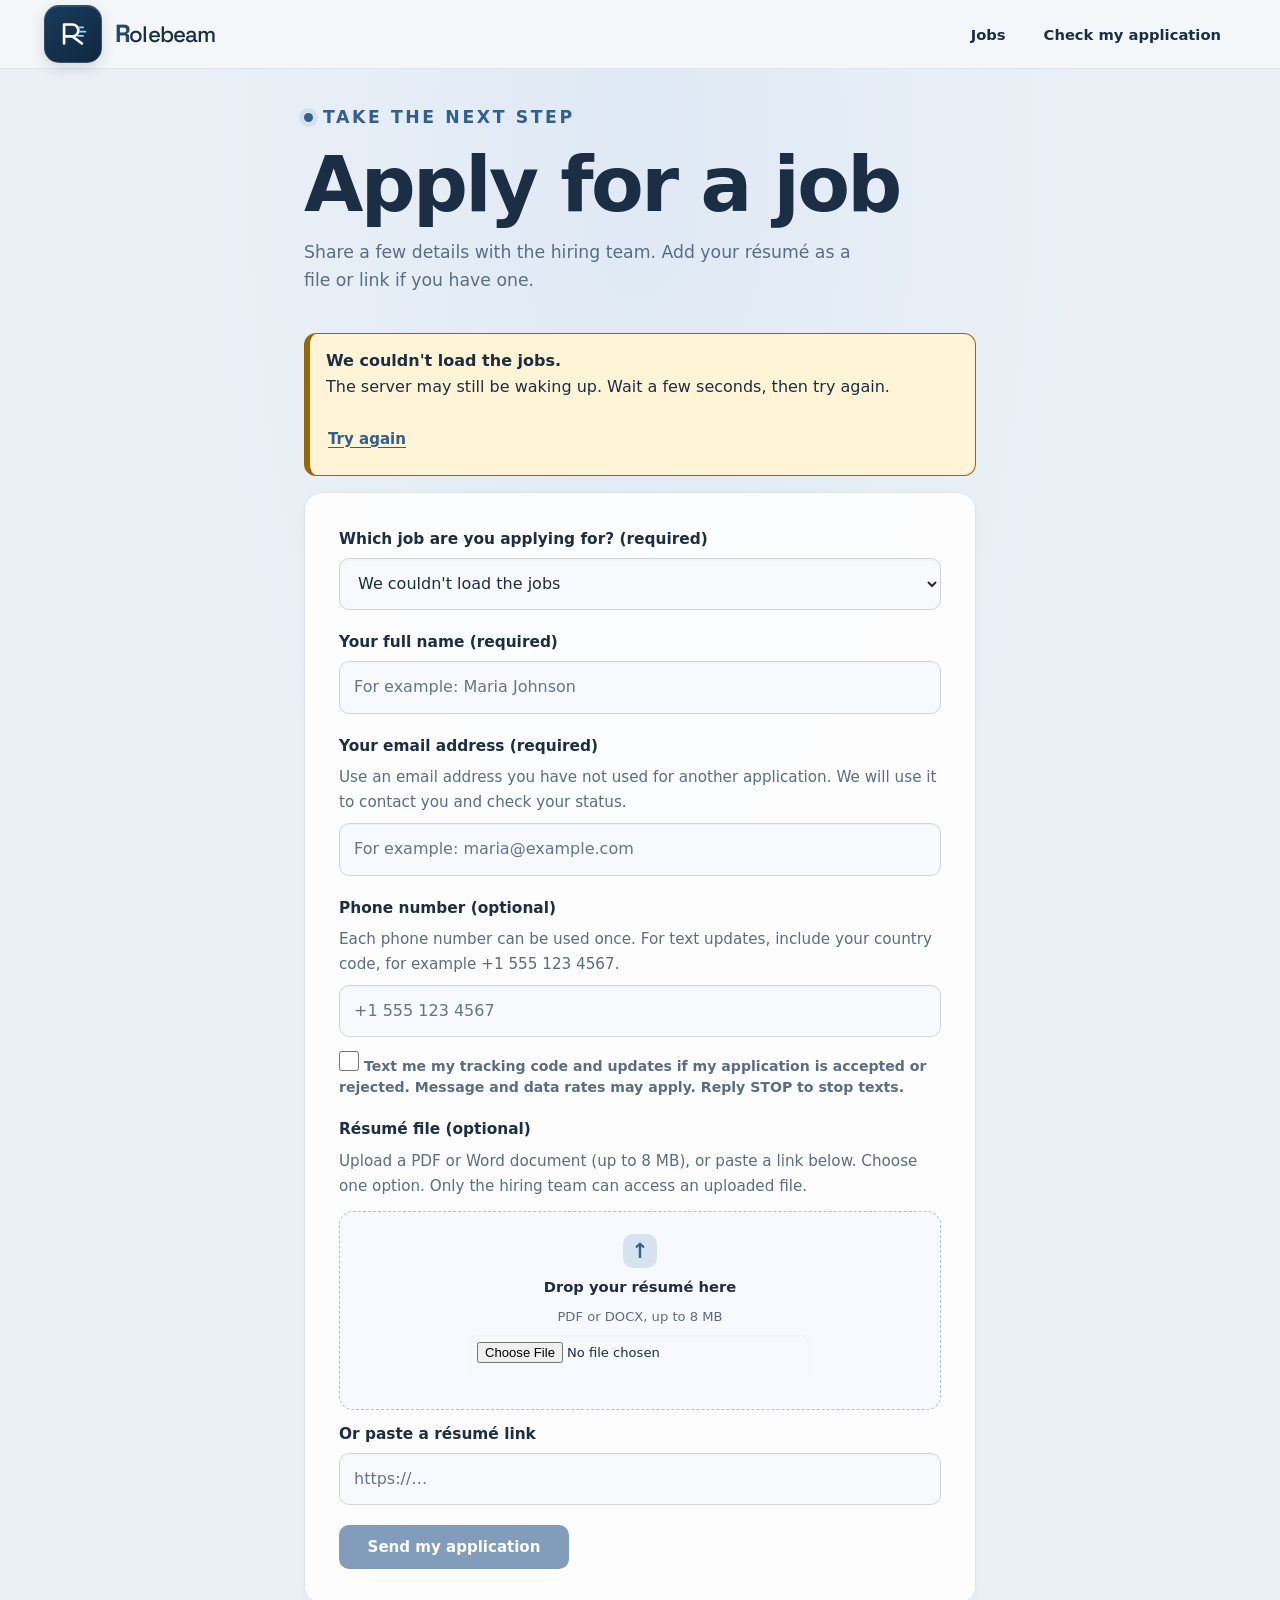
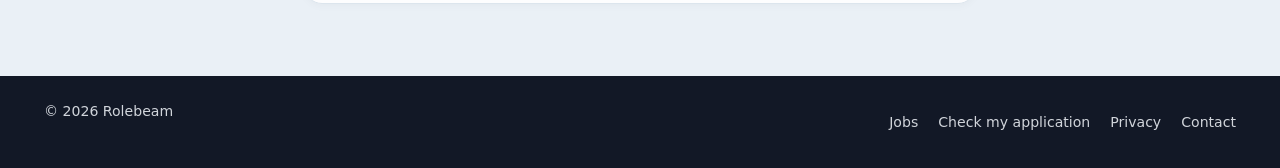
==== commit 133c9cd2: "Improve mobile and accessible application experience" ====
--- a/Frontend/templates/index.html
+++ b/Frontend/templates/index.html
@@ -26,7 +26,7 @@
         <form id="apply-form" class="panel" novalidate>
           <div class="field" id="f-job">
             <label for="job-id">Which job are you applying for? (required)</label>
-            <select id="job-id" required>
+            <select id="job-id" required aria-describedby="e-job">
               <option value="">Loading jobs&hellip;</option>
             </select>
             <p class="error-text" id="e-job">Choose a job from the list.</p>
@@ -34,7 +34,7 @@
 
           <div class="field" id="f-name">
             <label for="candidate-name">Your full name (required)</label>
-            <input type="text" id="candidate-name" autocomplete="name" maxlength="120" placeholder="For example: Maria Johnson" required>
+            <input type="text" id="candidate-name" autocomplete="name" maxlength="120" placeholder="For example: Maria Johnson" required aria-describedby="e-name">
             <p class="error-text" id="e-name">Enter your full name.</p>
           </div>
 
@@ -123,7 +123,9 @@
 
     function setError(fieldId, input, on) {
       $(fieldId).classList.toggle('has-error', on);
-      if (on) input.setAttribute('aria-invalid', 'true'); else input.removeAttribute('aria-invalid');
+      if (on) input.setAttribute('aria-invalid', 'true');
+      else if (fieldId === 'f-cv') $(fieldId).querySelectorAll('[aria-invalid="true"]').forEach(control => control.removeAttribute('aria-invalid'));
+      else input.removeAttribute('aria-invalid');
     }
 
     function showNotice(tone, text) {
@@ -205,7 +207,8 @@
           cvBad = !['http:', 'https:'].includes(resumeUrl.protocol) || /^[^/]+@[^/]+$/.test(resumeUrl.host);
         } catch (err) { cvBad = true; }
       }
-      setError('f-cv', cvInput, cvBad); if (cvBad) problems.push(cvFile && !cv ? cvFileInput : cvInput);
+      const cvErrorTarget = cvFile && !cv ? cvFileInput : cvInput;
+      setError('f-cv', cvErrorTarget, cvBad); if (cvBad) problems.push(cvErrorTarget);
       if (problems.length) {
         showFormError(problems.length === 1 ? 'Please fix the box marked below.' : 'Please fix the ' + problems.length + ' boxes marked below.');
         problems[0].focus();
--- a/Frontend/static/style.css
+++ b/Frontend/static/style.css
@@ -1,4 +1,6 @@
-/* ==========================================================================
+@import url('https://fonts.googleapis.com/css2?family=Space+Grotesk:wght@500;600;700&display=swap');
+
+/* ========================================================================== 
    Rolebeam design system
    Plain CSS. No build step. Edit this file and refresh the page.
 
@@ -989,3 +991,39 @@
 .candidate-card { background-color: #f7f9fc; }
 .candidate-drawer { background-color: #f4f7fa; }
 .status-hero { background-color: #e7eef5; }
+
+/* Rolebeam mark: a geometric R with a restrained electric blue signal detail. */
+.brand { gap: 13px; font-size: 1.4rem; font-weight: 600; letter-spacing: -.04em; }
+.brand-word { display: inline-flex; align-items: baseline; gap: 0; }
+.brand-initial { color: var(--brand-dark); font: 700 1.55rem/1 "Space Grotesk", "Avenir Next", "Segoe UI", sans-serif; letter-spacing: -.075em; }
+.brand-name-rest { font: 500 1.4rem/1 "Space Grotesk", "Avenir Next", "Segoe UI", sans-serif; letter-spacing: -.035em; }
+.brand-mark {
+  display: grid;
+  flex: none;
+  width: 58px;
+  height: 58px;
+  place-items: center;
+  border: 1px solid #ffffff24;
+  border-radius: 15px;
+  color: #fff;
+  background: linear-gradient(145deg, #183b5c, #10283f);
+  box-shadow: 0 5px 14px #10283f26, inset 0 1px #ffffff20;
+}
+.brand-mark svg { display: block; width: 38px; height: 38px; }
+.brand .badge-staff { margin-left: 10px; }
+
+/* Keep the public job search usable on narrow phones and respect reduced motion. */
+@media (max-width: 640px) {
+  .job-filter-panel .filters { grid-template-columns: minmax(0, 1fr); }
+  .nav a, .nav button { min-height: 44px; }
+}
+
+@media (prefers-reduced-motion: reduce) {
+  html { scroll-behavior: auto; }
+  *, *::before, *::after {
+    scroll-behavior: auto !important;
+    animation-duration: 0.01ms !important;
+    animation-iteration-count: 1 !important;
+    transition-duration: 0.01ms !important;
+  }
+}
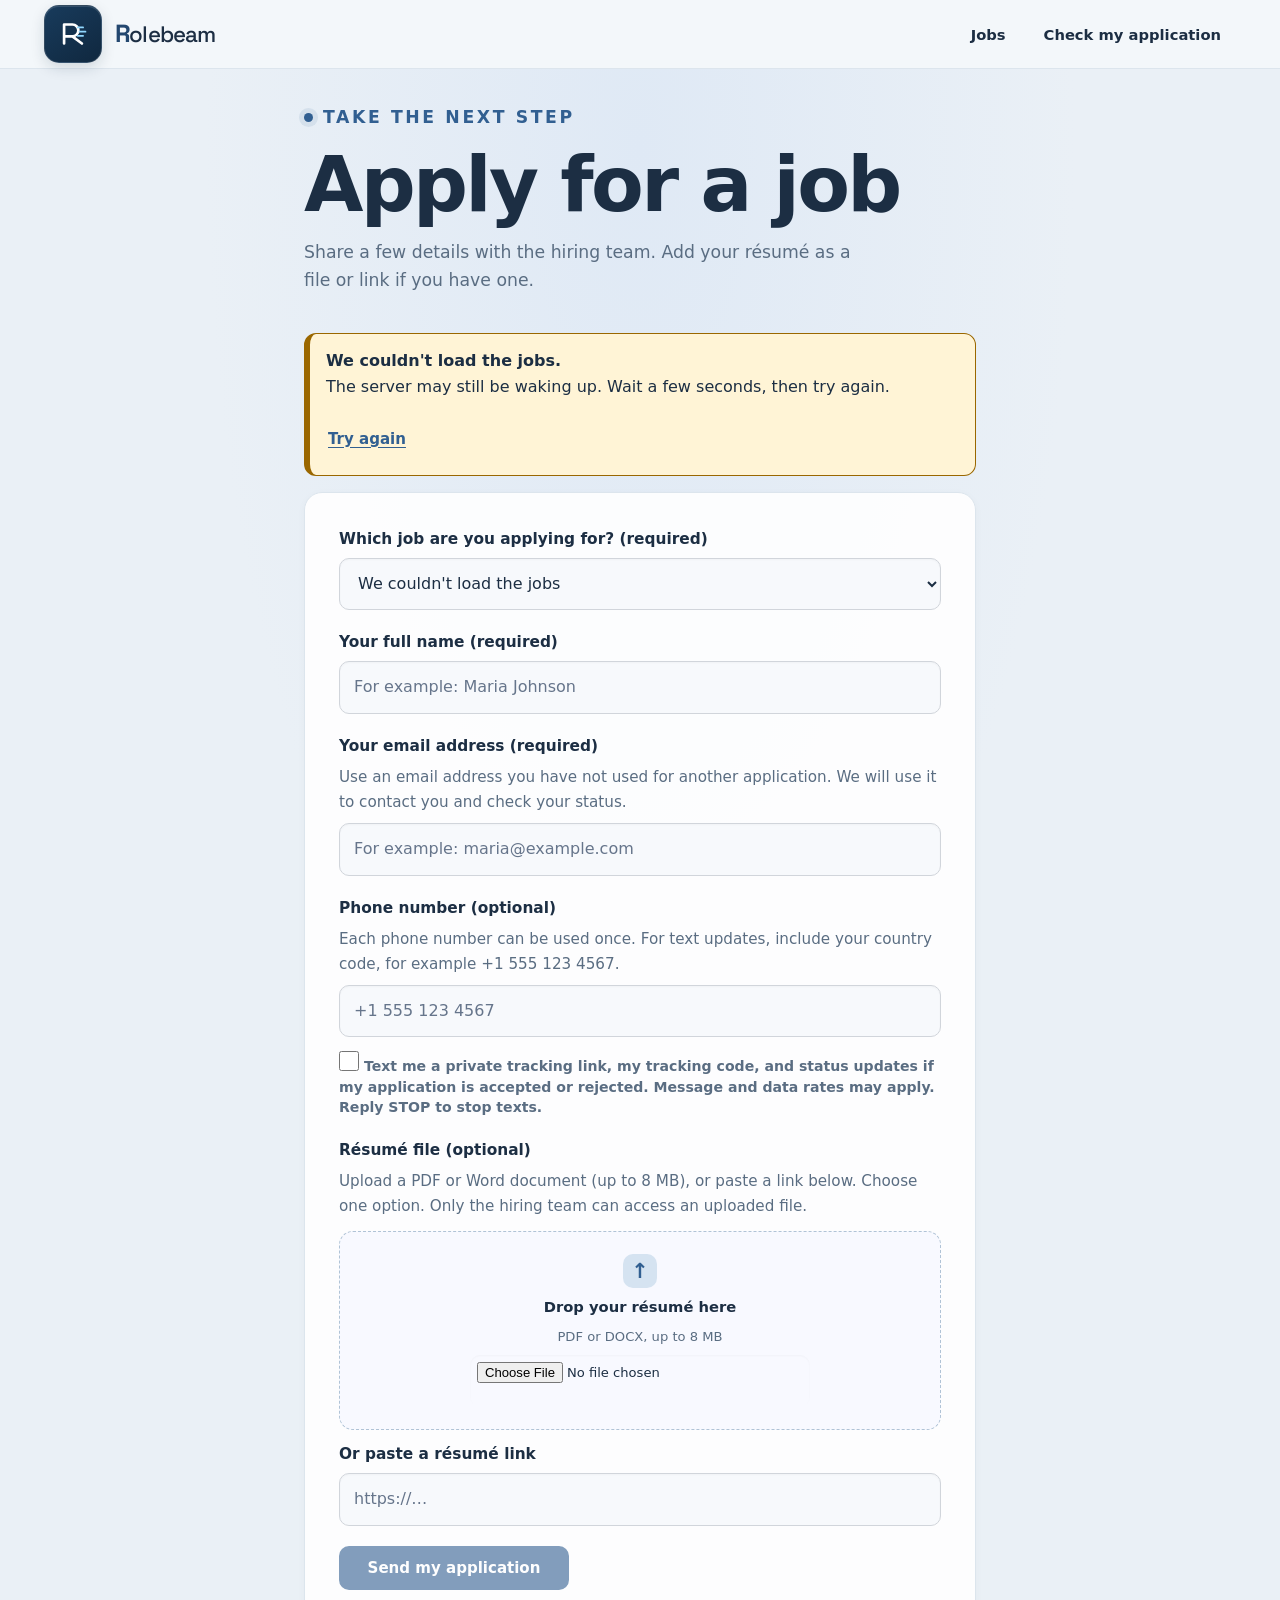
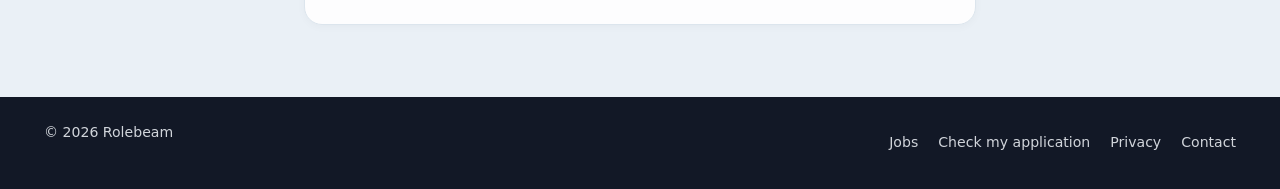
==== commit 8a872f9f: "Complete recruiter workflow staging improvements" ====
--- a/Frontend/templates/index.html
+++ b/Frontend/templates/index.html
@@ -4,6 +4,11 @@
   <meta charset="UTF-8">
   <meta name="viewport" content="width=device-width, initial-scale=1.0">
   <title>Apply for a job | Rolebeam</title>
+  <meta name="description" content="Apply for an open role at Rolebeam. Share your contact details and résumé with the hiring team.">
+  <meta name="robots" content="noindex,follow">
+  <link rel="preconnect" href="https://fonts.googleapis.com">
+  <link rel="preconnect" href="https://fonts.gstatic.com" crossorigin>
+  <link rel="stylesheet" href="https://fonts.googleapis.com/css2?family=Space+Grotesk:wght@500;600;700&display=swap">
   <link rel="stylesheet" href="/Frontend/static/style.css">
 </head>
 <body data-page="apply">
@@ -51,7 +56,7 @@
             <input type="tel" id="candidate-phone" autocomplete="tel" inputmode="tel" maxlength="30" placeholder="+1 555 123 4567" aria-describedby="h-phone e-phone">
             <label class="sms-consent" for="sms-updates-opt-in">
               <input type="checkbox" id="sms-updates-opt-in">
-              <span>Text me my tracking code and updates if my application is accepted or rejected. Message and data rates may apply. Reply STOP to stop texts.</span>
+              <span>Text me a private tracking link, my tracking code, and status updates if my application is accepted or rejected. Message and data rates may apply. Reply STOP to stop texts.</span>
             </label>
             <p class="error-text" id="e-phone">Enter a valid international number starting with +, or leave it blank.</p>
           </div>
--- a/Frontend/static/style.css
+++ b/Frontend/static/style.css
@@ -1,5 +1,3 @@
-@import url('https://fonts.googleapis.com/css2?family=Space+Grotesk:wght@500;600;700&display=swap');
-
 /* ========================================================================== 
    Rolebeam design system
    Plain CSS. No build step. Edit this file and refresh the page.
@@ -896,6 +894,18 @@
 .sidebar-bottom > span:last-child { display: grid; gap: 2px; }
 .sidebar-bottom small { color: #98a2b3; font-size: .7rem; }
 .sidebar-brand-dot { display: grid; width: 34px; height: 34px; place-items: center; border-radius: 10px; background: #315f91; color: #fff; font-size: .65rem; font-weight: 800; }
+.anchor-target { display: block; height: 0; scroll-margin-top: 96px; }
+.action-brief { margin: 6px 0 22px; padding: 20px; border: 1px solid var(--line); border-radius: 18px; background: linear-gradient(120deg, #fff 0%, #f2f7fc 100%); box-shadow: 0 8px 24px #173c650b; scroll-margin-top: 96px; }
+.action-brief-heading { display: flex; justify-content: space-between; align-items: end; gap: 18px; margin-bottom: 16px; }
+.action-brief-heading .eyebrow { margin-bottom: 5px; color: var(--brand-dark); font-size: .68rem; font-weight: 800; letter-spacing: .14em; }
+.action-brief-heading h2 { margin: 0; font-size: 1.35rem; }
+.action-brief-heading > p { margin: 0 0 2px; font-size: .86rem; }
+.action-brief-grid { display: grid; grid-template-columns: repeat(2, minmax(0, 1fr)); gap: 12px; }
+.action-brief-card { display: grid; grid-template-columns: 1fr auto; align-items: center; gap: 6px 16px; padding: 16px 18px; border: 1px solid #dce5ed; border-radius: 14px; background: var(--paper); }
+.action-brief-label { grid-column: 1 / -1; margin: 0; color: var(--ink-soft); font-size: .78rem; font-weight: 650; }
+.action-brief-number { margin: 0; font-size: 2rem; font-weight: 800; line-height: 1; letter-spacing: -.05em; }
+.action-brief-link { color: var(--brand-dark); font-size: .82rem; font-weight: 700; text-decoration: none; }
+.action-brief-link:hover { text-decoration: underline; }
 body[data-page="admin"] .workspace-content, body[data-page="dashboard"] .workspace-content { min-width: 0; }
 body[data-page="admin"] .workspace-content > .wrap, body[data-page="dashboard"] .workspace-content > .wrap { max-width: 1600px; padding: 0 clamp(20px, 3vw, 44px); }
 body[data-page="admin"] .page-head h1 { font-size: clamp(1.8rem, 3vw, 2.5rem); }
@@ -958,6 +968,37 @@
 .drawer-details input, .drawer-details textarea { width: 100%; min-width: 0; font-size: .88rem; }
 .activity-list { margin-top: 10px; color: var(--ink-soft); font-size: .78rem; }
 
+/* Keyboard-first workspace actions */
+.command-palette { width: min(640px, calc(100% - 28px)); max-width: none; max-height: min(82vh, 720px); margin: auto; padding: 22px; overflow: hidden; border: 1px solid #445268; border-radius: 18px; color: #edf4fb; background: rgb(20 28 41 / 96%); box-shadow: 0 28px 90px #050910a8, inset 0 1px #ffffff12; backdrop-filter: blur(18px); }
+.command-palette::backdrop { background: #08111dcc; backdrop-filter: blur(4px); }
+.command-palette[open] { animation: command-palette-in .16s ease-out; }
+@keyframes command-palette-in { from { transform: translateY(-8px) scale(.985); opacity: .4; } to { transform: translateY(0) scale(1); opacity: 1; } }
+.command-palette-head { display: flex; justify-content: space-between; align-items: flex-start; gap: 18px; margin-bottom: 18px; }
+.command-palette-head .eyebrow { margin: 0 0 6px; color: #59c6f5; }
+.command-palette-head h2 { margin: 0; font-size: 1.22rem; }
+.command-palette .drawer-close { flex: none; border-color: #ffffff24; color: #dbe6f1; background: #ffffff0a; }
+.command-search { width: 100%; min-height: 50px; padding: 0 15px; border: 1px solid #46546a; border-radius: 11px; color: #f4f8fc; background: #0e1520; font: 500 .96rem var(--sans); }
+.command-search::placeholder { color: #8e9bad; }
+.command-list { display: grid; gap: 6px; max-height: min(46vh, 390px); margin-top: 12px; overflow-y: auto; }
+.command-option { display: flex; justify-content: space-between; align-items: center; gap: 16px; width: 100%; min-height: 60px; padding: 10px 12px; border: 1px solid transparent; border-radius: 11px; color: #edf4fb; background: transparent; text-align: left; cursor: pointer; }
+.command-option:hover, .command-option:focus-visible { border-color: #3e708b; outline: none; background: #173248; }
+.command-option-copy { display: grid; gap: 4px; }
+.command-option-copy strong { font-size: .9rem; }
+.command-option-copy .muted { color: #9eacbc; font-size: .77rem; }
+.command-option-arrow, .command-palette-foot kbd, #command-palette-open kbd { display: inline-grid; min-width: 25px; min-height: 24px; place-items: center; padding: 0 6px; border: 1px solid #526176; border-radius: 6px; color: #b9c7d7; background: #ffffff0a; font: 600 .72rem var(--sans); }
+.command-palette-foot kbd { min-width: 42px; }
+.command-empty { margin: 0; padding: 20px 12px; color: #b4c0cf; font-size: .86rem; }
+.command-palette-foot { display: flex; justify-content: space-between; align-items: center; gap: 12px; margin: 14px 0 0; padding-top: 12px; border-top: 1px solid #ffffff18; color: #9eacbc; font-size: .72rem; }
+#command-palette-open { display: inline-flex; align-items: center; gap: 8px; }
+#command-palette-open kbd { min-width: 42px; border-color: #aebdca; color: #425365; background: #ffffff; }
+body[data-page="admin"] .command-palette :focus-visible { outline-color: #59c6f5; }
+
+@media (max-width: 640px) {
+  .command-palette { padding: 16px; border-radius: 15px; }
+  .command-palette-foot span { max-width: 245px; }
+  #command-palette-open kbd { display: none; }
+}
+
 @media (max-width: 900px) {
   body[data-page="admin"] .workspace-layout, body[data-page="dashboard"] .workspace-layout { grid-template-columns: 70px minmax(0, 1fr); }
   body[data-page="admin"] .workspace-sidebar, body[data-page="dashboard"] .workspace-sidebar { padding-inline: 9px; }
@@ -974,6 +1015,10 @@
   .workspace-sidebar nav a, .workspace-sidebar nav a:not([aria-current="page"]), .sidebar-disabled { min-width: max-content; min-height: 38px; padding: 0 10px; font-size: .76rem; }
   .workspace-sidebar nav a span, .sidebar-disabled > span { display: none; }
   body[data-page="admin"] .workspace-content > .wrap, body[data-page="dashboard"] .workspace-content > .wrap { padding-inline: 16px; }
+  .action-brief { padding: 16px; }
+  .action-brief-heading { align-items: flex-start; flex-direction: column; gap: 5px; }
+  .action-brief-grid { grid-template-columns: 1fr; }
+  .action-brief-card { grid-template-columns: 1fr auto; }
   .pipeline-board { grid-template-columns: repeat(6, minmax(218px, 78vw)); }
   .applicant-pagination { align-items: flex-start; flex-direction: column; }
   .pagination-actions { width: 100%; justify-content: space-between; }
@@ -1027,3 +1072,116 @@
     transition-duration: 0.01ms !important;
   }
 }
+
+/* Mission-control theme for the staff workspace; candidate pages stay light. */
+body[data-page="admin"] {
+  --ink: #e8eff8;
+  --ink-soft: #b5c3d4;
+  --paper: #182333;
+  --mist: #0b121c;
+  --line: #344458;
+  --edge: #8395aa;
+  --brand: #58d4ff;
+  --brand-dark: #94e5ff;
+  --brand-tint: #133447;
+  --good: #5dd6aa;
+  --good-tint: #173d35;
+  --warn: #ffd27a;
+  --warn-tint: #41351f;
+  --bad: #ff8d8d;
+  --bad-tint: #45262b;
+  color: var(--ink);
+  background: #0b121c;
+  color-scheme: dark;
+}
+body[data-page="admin"] main {
+  background:
+    radial-gradient(ellipse at 74% 0%, #17304a70, transparent 42rem),
+    linear-gradient(180deg, #0b121c, #0e1723 60%, #0b121c);
+}
+body[data-page="admin"] .site-header,
+body[data-page="admin"] .site-footer { color: var(--ink); border-color: var(--line); background: #0f1825; }
+body[data-page="admin"] .site-header { box-shadow: 0 8px 28px #050a121a; }
+body[data-page="admin"] .brand,
+body[data-page="admin"] .brand:hover { color: var(--ink); }
+body[data-page="admin"] .brand-mark { border-color: #78e1ff66; background: linear-gradient(145deg, #167f9f, #12435a); box-shadow: 0 8px 22px #58d4ff25; }
+body[data-page="admin"] .nav a,
+body[data-page="admin"] .nav button { color: var(--ink-soft); }
+body[data-page="admin"] .workspace-sidebar { border-right: 1px solid #ffffff12; background: #090f18; }
+body[data-page="admin"] .action-brief {
+  border-color: #4a657e80;
+  background: linear-gradient(125deg, rgb(24 43 64 / 94%), rgb(17 29 44 / 88%));
+  box-shadow: 0 18px 50px #02071044, inset 0 1px #ffffff0e;
+  backdrop-filter: blur(14px);
+}
+body[data-page="admin"] .action-brief-heading .eyebrow,
+body[data-page="admin"] .action-brief-link,
+body[data-page="admin"] .candidate-name-button,
+body[data-page="admin"] a { color: var(--brand); }
+body[data-page="admin"] .action-brief-card,
+body[data-page="admin"] .panel,
+body[data-page="admin"] .tile,
+body[data-page="admin"] .job,
+body[data-page="admin"] .job-detail,
+body[data-page="admin"] .data,
+body[data-page="admin"] .view-switch,
+body[data-page="admin"] .applicant-pagination,
+body[data-page="admin"] .drawer-details,
+body[data-page="admin"] .applicant-manage,
+body[data-page="admin"] .candidate-drawer,
+body[data-page="admin"] .drawer-close,
+body[data-page="admin"] input,
+body[data-page="admin"] select,
+body[data-page="admin"] textarea {
+  color: var(--ink);
+  border-color: var(--line);
+  background-color: rgb(24 35 51 / 88%);
+  box-shadow: inset 0 1px #ffffff08;
+}
+body[data-page="admin"] input::placeholder,
+body[data-page="admin"] textarea::placeholder { color: #91a0b3; }
+body[data-page="admin"] .data th { color: #dce9f7; background: #202e40; }
+body[data-page="admin"] .data td { border-color: #344458; }
+body[data-page="admin"] .chip { color: var(--ink-soft); border-color: var(--line); background: #172334; }
+body[data-page="admin"] .chip[aria-pressed="true"] { color: #07131b; border-color: var(--brand); background: var(--brand); }
+body[data-page="admin"] .btn-primary { color: #05131a; border-color: var(--brand); background: var(--brand); }
+body[data-page="admin"] .btn-primary:hover { border-color: #9ae8ff; background: #9ae8ff; }
+body[data-page="admin"] .btn-secondary,
+body[data-page="admin"] .btn-plain { color: var(--ink); border-color: #52657a; background-color: #1a2839; }
+body[data-page="admin"] .btn-secondary:hover,
+body[data-page="admin"] .btn-plain:hover { border-color: #5f9cb6; background-color: #22384c; }
+body[data-page="admin"] .view-switch button { color: var(--ink-soft); }
+body[data-page="admin"] .view-switch button[aria-pressed="true"] { color: var(--brand); background: #14364b; }
+body[data-page="admin"] .pipeline-column { border-color: #2d3e52; background: rgb(17 27 41 / 88%); }
+body[data-page="admin"] .pipeline-column.is-drop-target { border-color: var(--brand); background: #16354a; box-shadow: 0 0 0 2px #58d4ff20; }
+body[data-page="admin"] .stage-count,
+body[data-page="admin"] .candidate-avatar { color: #a8eaff; background: #183c53; }
+body[data-page="admin"] .candidate-card {
+  border-color: #35485d;
+  background: linear-gradient(145deg, rgb(31 46 65 / 96%), rgb(23 34 50 / 96%));
+  box-shadow: 0 7px 22px #03081130, inset 0 1px #ffffff0b;
+  animation: pipeline-card-enter .18s ease-out both;
+}
+body[data-page="admin"] .candidate-card:hover { border-color: #5f98b4; box-shadow: 0 12px 28px #02081155; }
+body[data-page="admin"] .candidate-card-actions { display: flex; flex-wrap: wrap; gap: 6px; margin: 10px 0 0 43px; }
+body[data-page="admin"] .candidate-card-actions .btn { min-height: 32px; padding: 0 8px; font-size: .68rem; box-shadow: none; }
+body[data-page="admin"] .candidate-card-actions .btn-danger { color: #ffc4c4; border-color: #75434a; background: #38232a; }
+body[data-page="admin"] .candidate-card-actions .btn-danger:hover { border-color: #bd6871; background: #49272e; }
+@keyframes pipeline-card-enter { from { transform: translateY(5px); opacity: .72; } to { transform: translateY(0); opacity: 1; } }
+body[data-page="admin"] .pipeline-column-footer { border-color: #344458; }
+body[data-page="admin"] .stage-page-summary,
+body[data-page="admin"] .candidate-card-meta { color: #aab9ca; }
+body[data-page="admin"] .pill-good { color: #9ce8ca; background: #173d35; }
+body[data-page="admin"] .pill-info { color: #a6e8ff; background: #14364b; }
+body[data-page="admin"] .pill-warn { color: #ffdc9c; background: #41351f; }
+body[data-page="admin"] .pill-bad { color: #ffb3b3; background: #45262b; }
+body[data-page="admin"] .pill-muted { color: #c0ccda; background: #2a384a; }
+body[data-page="admin"] .candidate-drawer { background: #101a28; box-shadow: -24px 0 70px #02060c88; }
+body[data-page="admin"] .drawer-details { background: #172334; }
+body[data-page="admin"] .overlay { background: #050a12dc; backdrop-filter: blur(8px); }
+body[data-page="admin"] .overlay .panel { background: #172334; }
+body[data-page="admin"] :focus-visible { outline-color: var(--brand); }
+
+@media (prefers-reduced-motion: reduce) {
+  body[data-page="admin"] .candidate-card { animation: none; }
+}
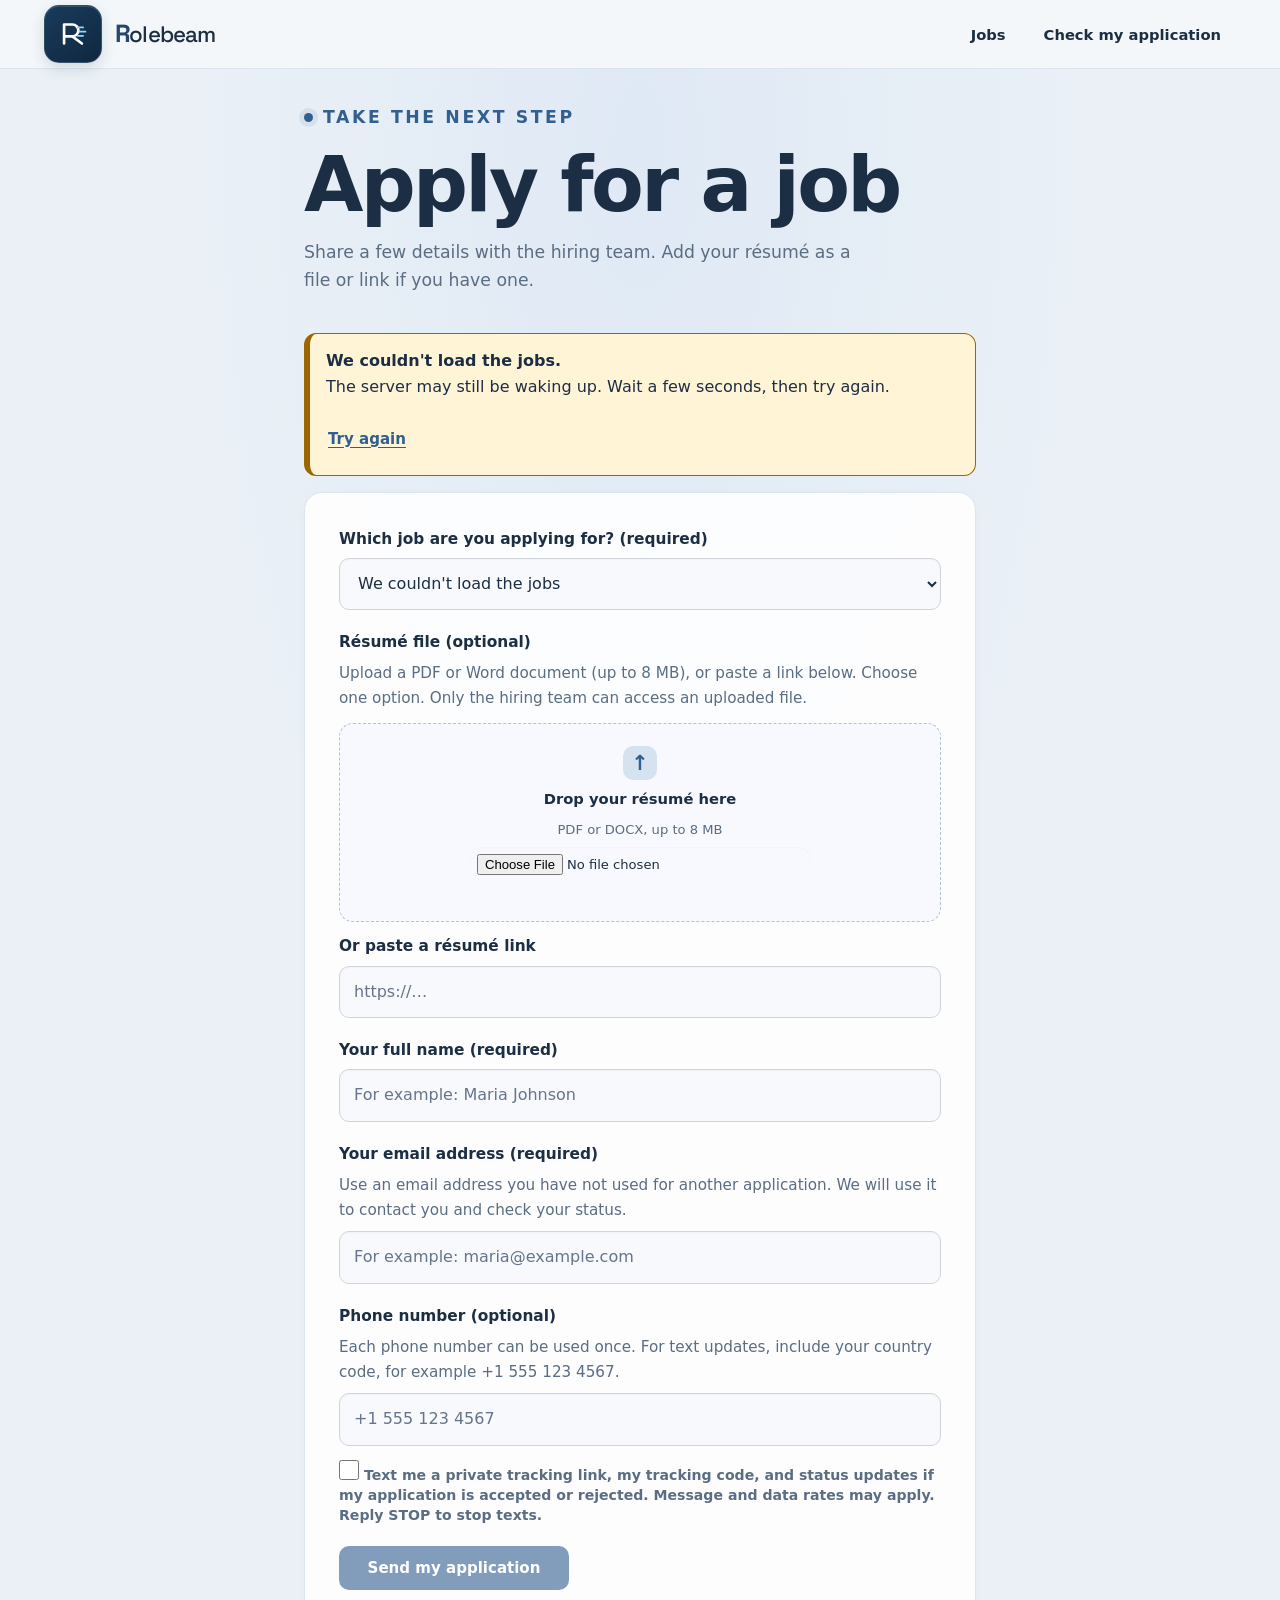
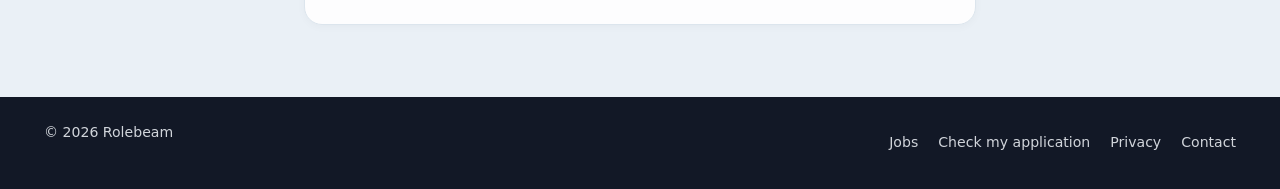
==== commit 6258b3a6: "Apply page: full-width dropzone click target and phone-safe layout" ====
--- a/Frontend/templates/index.html
+++ b/Frontend/templates/index.html
@@ -37,30 +37,6 @@
             <p class="error-text" id="e-job">Choose a job from the list.</p>
           </div>
 
-          <div class="field" id="f-name">
-            <label for="candidate-name">Your full name (required)</label>
-            <input type="text" id="candidate-name" autocomplete="name" maxlength="120" placeholder="For example: Maria Johnson" required aria-describedby="e-name">
-            <p class="error-text" id="e-name">Enter your full name.</p>
-          </div>
-
-          <div class="field" id="f-email">
-            <label for="candidate-email">Your email address (required)</label>
-            <span class="hint" id="h-email">Use an email address you have not used for another application. We will use it to contact you and check your status.</span>
-            <input type="email" id="candidate-email" autocomplete="email" inputmode="email" maxlength="254" placeholder="For example: maria@example.com" required aria-describedby="h-email e-email">
-            <p class="error-text" id="e-email">Enter an email address like name@example.com.</p>
-          </div>
-
-          <div class="field" id="f-phone">
-            <label for="candidate-phone">Phone number (optional)</label>
-            <span class="hint" id="h-phone">Each phone number can be used once. For text updates, include your country code, for example +1 555 123 4567.</span>
-            <input type="tel" id="candidate-phone" autocomplete="tel" inputmode="tel" maxlength="30" placeholder="+1 555 123 4567" aria-describedby="h-phone e-phone">
-            <label class="sms-consent" for="sms-updates-opt-in">
-              <input type="checkbox" id="sms-updates-opt-in">
-              <span>Text me a private tracking link, my tracking code, and status updates if my application is accepted or rejected. Message and data rates may apply. Reply STOP to stop texts.</span>
-            </label>
-            <p class="error-text" id="e-phone">Enter a valid international number starting with +, or leave it blank.</p>
-          </div>
-
           <div class="field" id="f-cv">
             <label for="candidate-cv-file">Résumé file (optional)</label>
             <span class="hint" id="h-cv">Upload a PDF or Word document (up to 8 MB), or paste a link below. Choose one option. Only the hiring team can access an uploaded file.</span>
@@ -74,6 +50,30 @@
             <label for="candidate-cv" class="sub-label" style="display:block;margin-top:12px">Or paste a résumé link</label>
             <input type="url" id="candidate-cv" maxlength="2048" inputmode="url" placeholder="https://…" aria-describedby="h-cv e-cv">
             <p class="error-text" id="e-cv">Choose a PDF or DOCX file up to 8 MB, or enter a valid web link, but not both.</p>
+          </div>
+
+          <div class="field" id="f-name">
+            <label for="candidate-name">Your full name (required)</label>
+            <input type="text" id="candidate-name" autocomplete="name" maxlength="120" placeholder="For example: Maria Johnson" required aria-describedby="e-name">
+            <p class="error-text" id="e-name">Enter your full name.</p>
+          </div>
+
+          <div class="field" id="f-email">
+            <label for="candidate-email">Your email address (required)</label>
+            <span class="hint" id="h-email">Use an email address you have not used for another application. We will use it to contact you and check your status.</span>
+            <input type="email" id="candidate-email" autocomplete="email" inputmode="email" maxlength="254" placeholder="For example: maria@example.com" required aria-describedby="h-email e-email">
+            <p class="error-text" id="e-email">Enter an email address like name@example.com.</p>
+          </div>
+
+          <div class="field" id="f-phone">
+            <label for="candidate-phone">Phone number (optional)</label>
+            <span class="hint" id="h-phone">Each phone number can be used once. For text updates, include your country code, for example +1 555 123 4567.</span>
+            <input type="tel" id="candidate-phone" autocomplete="tel" inputmode="tel" maxlength="30" placeholder="+1 555 123 4567" aria-describedby="h-phone e-phone">
+            <label class="sms-consent" for="sms-updates-opt-in">
+              <input type="checkbox" id="sms-updates-opt-in">
+              <span>Text me a private tracking link, my tracking code, and status updates if my application is accepted or rejected. Message and data rates may apply. Reply STOP to stop texts.</span>
+            </label>
+            <p class="error-text" id="e-phone">Enter a valid international number starting with +, or leave it blank.</p>
           </div>
 
           <div id="status-message" role="alert" hidden></div>
@@ -337,6 +337,10 @@
       $(i).addEventListener('input', () => setError(f, $(i), false)));
     const resumeDropzone = $('resume-dropzone');
     const resumeFileInput = $('candidate-cv-file');
+    resumeDropzone.addEventListener('click', event => {
+      if (event.target === resumeFileInput) return;
+      resumeFileInput.click();
+    });
     resumeFileInput.addEventListener('change', () => {
       setError('f-cv', $('candidate-cv'), false);
       $('resume-file-name').textContent = resumeFileInput.files[0] ? 'Selected: ' + resumeFileInput.files[0].name : '';
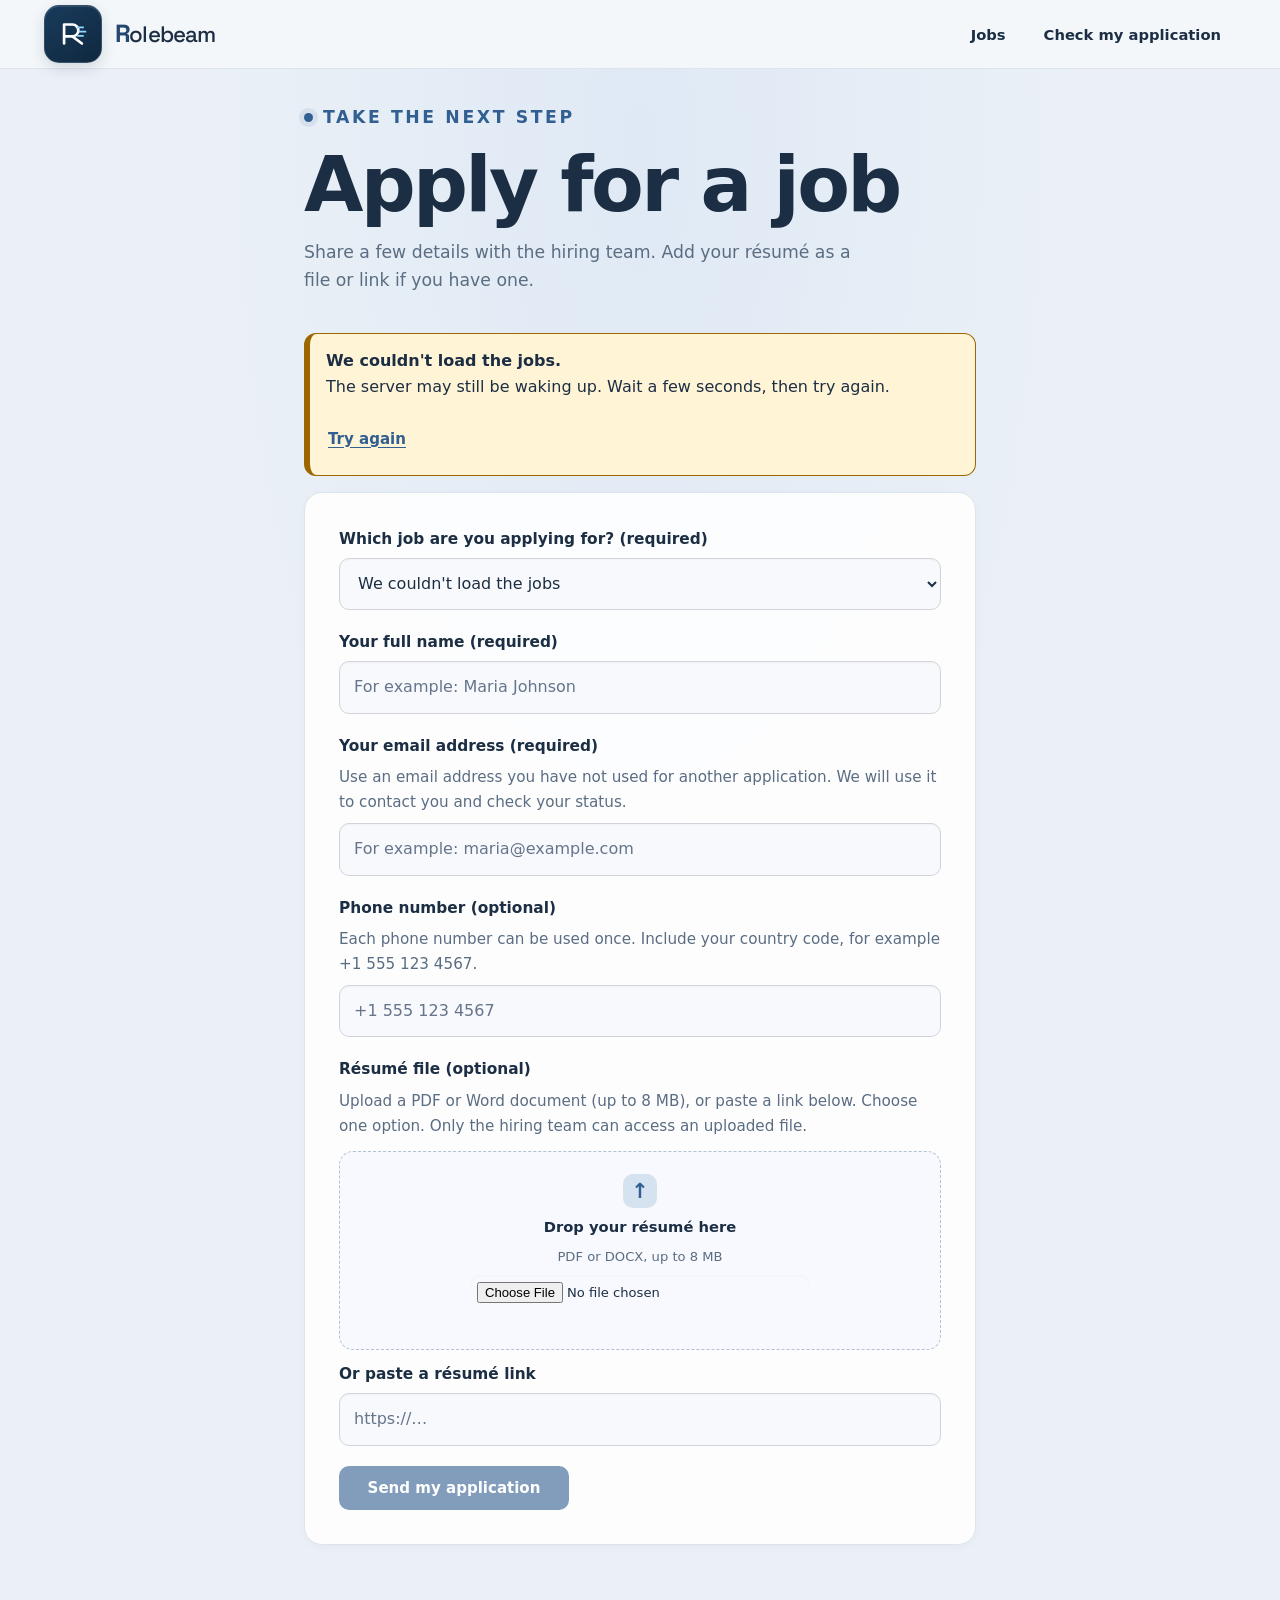
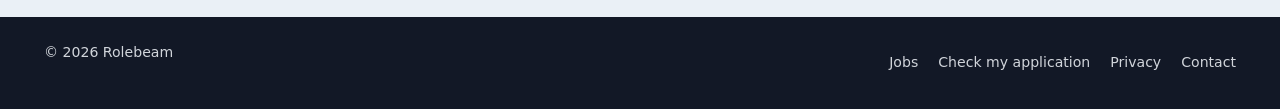
==== commit 23dc1325: "Send application emails after the response and hide the text-message option Applying no longer waits" ====
--- a/Frontend/templates/index.html
+++ b/Frontend/templates/index.html
@@ -37,6 +37,31 @@
             <p class="error-text" id="e-job">Choose a job from the list.</p>
           </div>
 
+          <div class="field" id="f-name">
+            <label for="candidate-name">Your full name (required)</label>
+            <input type="text" id="candidate-name" autocomplete="name" maxlength="120" placeholder="For example: Maria Johnson" required aria-describedby="e-name">
+            <p class="error-text" id="e-name">Enter your full name.</p>
+          </div>
+
+          <div class="field" id="f-email">
+            <label for="candidate-email">Your email address (required)</label>
+            <span class="hint" id="h-email">Use an email address you have not used for another application. We will use it to contact you and check your status.</span>
+            <input type="email" id="candidate-email" autocomplete="email" inputmode="email" maxlength="254" placeholder="For example: maria@example.com" required aria-describedby="h-email e-email">
+            <p class="error-text" id="e-email">Enter an email address like name@example.com.</p>
+          </div>
+
+          <div class="field" id="f-phone">
+            <label for="candidate-phone">Phone number (optional)</label>
+            <span class="hint" id="h-phone">Each phone number can be used once. Include your country code, for example +1 555 123 4567.</span>
+            <input type="tel" id="candidate-phone" autocomplete="tel" inputmode="tel" maxlength="30" placeholder="+1 555 123 4567" aria-describedby="h-phone e-phone">
+            <!-- Text updates are switched off until an SMS provider is set up. Remove "hidden" to bring this back. -->
+            <label class="sms-consent" for="sms-updates-opt-in" hidden>
+              <input type="checkbox" id="sms-updates-opt-in">
+              <span>Text me my tracking code and updates if my application is accepted or rejected. Message and data rates may apply. Reply STOP to stop texts.</span>
+            </label>
+            <p class="error-text" id="e-phone">Enter a valid international number starting with +, or leave it blank.</p>
+          </div>
+
           <div class="field" id="f-cv">
             <label for="candidate-cv-file">Résumé file (optional)</label>
             <span class="hint" id="h-cv">Upload a PDF or Word document (up to 8 MB), or paste a link below. Choose one option. Only the hiring team can access an uploaded file.</span>
@@ -50,30 +75,6 @@
             <label for="candidate-cv" class="sub-label" style="display:block;margin-top:12px">Or paste a résumé link</label>
             <input type="url" id="candidate-cv" maxlength="2048" inputmode="url" placeholder="https://…" aria-describedby="h-cv e-cv">
             <p class="error-text" id="e-cv">Choose a PDF or DOCX file up to 8 MB, or enter a valid web link, but not both.</p>
-          </div>
-
-          <div class="field" id="f-name">
-            <label for="candidate-name">Your full name (required)</label>
-            <input type="text" id="candidate-name" autocomplete="name" maxlength="120" placeholder="For example: Maria Johnson" required aria-describedby="e-name">
-            <p class="error-text" id="e-name">Enter your full name.</p>
-          </div>
-
-          <div class="field" id="f-email">
-            <label for="candidate-email">Your email address (required)</label>
-            <span class="hint" id="h-email">Use an email address you have not used for another application. We will use it to contact you and check your status.</span>
-            <input type="email" id="candidate-email" autocomplete="email" inputmode="email" maxlength="254" placeholder="For example: maria@example.com" required aria-describedby="h-email e-email">
-            <p class="error-text" id="e-email">Enter an email address like name@example.com.</p>
-          </div>
-
-          <div class="field" id="f-phone">
-            <label for="candidate-phone">Phone number (optional)</label>
-            <span class="hint" id="h-phone">Each phone number can be used once. For text updates, include your country code, for example +1 555 123 4567.</span>
-            <input type="tel" id="candidate-phone" autocomplete="tel" inputmode="tel" maxlength="30" placeholder="+1 555 123 4567" aria-describedby="h-phone e-phone">
-            <label class="sms-consent" for="sms-updates-opt-in">
-              <input type="checkbox" id="sms-updates-opt-in">
-              <span>Text me a private tracking link, my tracking code, and status updates if my application is accepted or rejected. Message and data rates may apply. Reply STOP to stop texts.</span>
-            </label>
-            <p class="error-text" id="e-phone">Enter a valid international number starting with +, or leave it blank.</p>
           </div>
 
           <div id="status-message" role="alert" hidden></div>
@@ -258,7 +259,7 @@
           ? 'Your tracking email was accepted for ' + email + '. If it does not arrive soon, check your spam folder. Keep the code below as a backup.'
           : emailSent === false
             ? 'We could not send the tracking email to ' + email + '. Your application is saved. Save the code below to check your status.'
-            : 'Your application was submitted, but this server did not report email delivery. Save your tracking code below and check your inbox and spam folder for a copy.';
+            : 'Your application was submitted. We are trying to email a copy of your tracking code to ' + email + ', but email can be slow or may not arrive. Save the code below now: it is the sure way to check your status.';
         emailNotice.hidden = false;
         const smsNotice = $('sms-delivery-message');
         if (smsOptIn.checked) {
@@ -337,10 +338,6 @@
       $(i).addEventListener('input', () => setError(f, $(i), false)));
     const resumeDropzone = $('resume-dropzone');
     const resumeFileInput = $('candidate-cv-file');
-    resumeDropzone.addEventListener('click', event => {
-      if (event.target === resumeFileInput) return;
-      resumeFileInput.click();
-    });
     resumeFileInput.addEventListener('change', () => {
       setError('f-cv', $('candidate-cv'), false);
       $('resume-file-name').textContent = resumeFileInput.files[0] ? 'Selected: ' + resumeFileInput.files[0].name : '';
--- a/Frontend/static/style.css
+++ b/Frontend/static/style.css
@@ -900,7 +900,7 @@
 .action-brief-heading .eyebrow { margin-bottom: 5px; color: var(--brand-dark); font-size: .68rem; font-weight: 800; letter-spacing: .14em; }
 .action-brief-heading h2 { margin: 0; font-size: 1.35rem; }
 .action-brief-heading > p { margin: 0 0 2px; font-size: .86rem; }
-.action-brief-grid { display: grid; grid-template-columns: repeat(2, minmax(0, 1fr)); gap: 12px; }
+.action-brief-grid { display: grid; grid-template-columns: repeat(auto-fit, minmax(230px, 1fr)); gap: 12px; }
 .action-brief-card { display: grid; grid-template-columns: 1fr auto; align-items: center; gap: 6px 16px; padding: 16px 18px; border: 1px solid #dce5ed; border-radius: 14px; background: var(--paper); }
 .action-brief-label { grid-column: 1 / -1; margin: 0; color: var(--ink-soft); font-size: .78rem; font-weight: 650; }
 .action-brief-number { margin: 0; font-size: 2rem; font-weight: 800; line-height: 1; letter-spacing: -.05em; }
@@ -934,6 +934,7 @@
 .candidate-card-job { overflow: hidden; color: var(--ink-soft); font-size: .7rem; text-overflow: ellipsis; white-space: nowrap; }
 .candidate-card-meta { display: grid; gap: 5px; margin: 10px 0 0 43px; color: #6b7280; font-size: .66rem; }
 .candidate-card-meta span { overflow: hidden; text-overflow: ellipsis; white-space: nowrap; }
+.stage-age.is-stale { color: #b45309; font-weight: 700; }
 .pipeline-column-footer { display: flex; justify-content: space-between; align-items: center; gap: 6px; min-height: 34px; margin-top: 8px; padding-top: 7px; border-top: 1px solid #d4dee8; }
 .stage-page-summary { color: var(--ink-soft); font-size: .66rem; white-space: nowrap; }
 .pagination-arrow { display: grid; width: 28px; height: 28px; place-items: center; border: 1px solid #c7d5e2; border-radius: 8px; color: var(--brand-dark); background: #f7f9fc; font: 700 1.15rem/1 var(--sans); cursor: pointer; }
@@ -968,37 +969,6 @@
 .drawer-details input, .drawer-details textarea { width: 100%; min-width: 0; font-size: .88rem; }
 .activity-list { margin-top: 10px; color: var(--ink-soft); font-size: .78rem; }
 
-/* Keyboard-first workspace actions */
-.command-palette { width: min(640px, calc(100% - 28px)); max-width: none; max-height: min(82vh, 720px); margin: auto; padding: 22px; overflow: hidden; border: 1px solid #445268; border-radius: 18px; color: #edf4fb; background: rgb(20 28 41 / 96%); box-shadow: 0 28px 90px #050910a8, inset 0 1px #ffffff12; backdrop-filter: blur(18px); }
-.command-palette::backdrop { background: #08111dcc; backdrop-filter: blur(4px); }
-.command-palette[open] { animation: command-palette-in .16s ease-out; }
-@keyframes command-palette-in { from { transform: translateY(-8px) scale(.985); opacity: .4; } to { transform: translateY(0) scale(1); opacity: 1; } }
-.command-palette-head { display: flex; justify-content: space-between; align-items: flex-start; gap: 18px; margin-bottom: 18px; }
-.command-palette-head .eyebrow { margin: 0 0 6px; color: #59c6f5; }
-.command-palette-head h2 { margin: 0; font-size: 1.22rem; }
-.command-palette .drawer-close { flex: none; border-color: #ffffff24; color: #dbe6f1; background: #ffffff0a; }
-.command-search { width: 100%; min-height: 50px; padding: 0 15px; border: 1px solid #46546a; border-radius: 11px; color: #f4f8fc; background: #0e1520; font: 500 .96rem var(--sans); }
-.command-search::placeholder { color: #8e9bad; }
-.command-list { display: grid; gap: 6px; max-height: min(46vh, 390px); margin-top: 12px; overflow-y: auto; }
-.command-option { display: flex; justify-content: space-between; align-items: center; gap: 16px; width: 100%; min-height: 60px; padding: 10px 12px; border: 1px solid transparent; border-radius: 11px; color: #edf4fb; background: transparent; text-align: left; cursor: pointer; }
-.command-option:hover, .command-option:focus-visible { border-color: #3e708b; outline: none; background: #173248; }
-.command-option-copy { display: grid; gap: 4px; }
-.command-option-copy strong { font-size: .9rem; }
-.command-option-copy .muted { color: #9eacbc; font-size: .77rem; }
-.command-option-arrow, .command-palette-foot kbd, #command-palette-open kbd { display: inline-grid; min-width: 25px; min-height: 24px; place-items: center; padding: 0 6px; border: 1px solid #526176; border-radius: 6px; color: #b9c7d7; background: #ffffff0a; font: 600 .72rem var(--sans); }
-.command-palette-foot kbd { min-width: 42px; }
-.command-empty { margin: 0; padding: 20px 12px; color: #b4c0cf; font-size: .86rem; }
-.command-palette-foot { display: flex; justify-content: space-between; align-items: center; gap: 12px; margin: 14px 0 0; padding-top: 12px; border-top: 1px solid #ffffff18; color: #9eacbc; font-size: .72rem; }
-#command-palette-open { display: inline-flex; align-items: center; gap: 8px; }
-#command-palette-open kbd { min-width: 42px; border-color: #aebdca; color: #425365; background: #ffffff; }
-body[data-page="admin"] .command-palette :focus-visible { outline-color: #59c6f5; }
-
-@media (max-width: 640px) {
-  .command-palette { padding: 16px; border-radius: 15px; }
-  .command-palette-foot span { max-width: 245px; }
-  #command-palette-open kbd { display: none; }
-}
-
 @media (max-width: 900px) {
   body[data-page="admin"] .workspace-layout, body[data-page="dashboard"] .workspace-layout { grid-template-columns: 70px minmax(0, 1fr); }
   body[data-page="admin"] .workspace-sidebar, body[data-page="dashboard"] .workspace-sidebar { padding-inline: 9px; }
@@ -1072,116 +1042,3 @@
     transition-duration: 0.01ms !important;
   }
 }
-
-/* Mission-control theme for the staff workspace; candidate pages stay light. */
-body[data-page="admin"] {
-  --ink: #e8eff8;
-  --ink-soft: #b5c3d4;
-  --paper: #182333;
-  --mist: #0b121c;
-  --line: #344458;
-  --edge: #8395aa;
-  --brand: #58d4ff;
-  --brand-dark: #94e5ff;
-  --brand-tint: #133447;
-  --good: #5dd6aa;
-  --good-tint: #173d35;
-  --warn: #ffd27a;
-  --warn-tint: #41351f;
-  --bad: #ff8d8d;
-  --bad-tint: #45262b;
-  color: var(--ink);
-  background: #0b121c;
-  color-scheme: dark;
-}
-body[data-page="admin"] main {
-  background:
-    radial-gradient(ellipse at 74% 0%, #17304a70, transparent 42rem),
-    linear-gradient(180deg, #0b121c, #0e1723 60%, #0b121c);
-}
-body[data-page="admin"] .site-header,
-body[data-page="admin"] .site-footer { color: var(--ink); border-color: var(--line); background: #0f1825; }
-body[data-page="admin"] .site-header { box-shadow: 0 8px 28px #050a121a; }
-body[data-page="admin"] .brand,
-body[data-page="admin"] .brand:hover { color: var(--ink); }
-body[data-page="admin"] .brand-mark { border-color: #78e1ff66; background: linear-gradient(145deg, #167f9f, #12435a); box-shadow: 0 8px 22px #58d4ff25; }
-body[data-page="admin"] .nav a,
-body[data-page="admin"] .nav button { color: var(--ink-soft); }
-body[data-page="admin"] .workspace-sidebar { border-right: 1px solid #ffffff12; background: #090f18; }
-body[data-page="admin"] .action-brief {
-  border-color: #4a657e80;
-  background: linear-gradient(125deg, rgb(24 43 64 / 94%), rgb(17 29 44 / 88%));
-  box-shadow: 0 18px 50px #02071044, inset 0 1px #ffffff0e;
-  backdrop-filter: blur(14px);
-}
-body[data-page="admin"] .action-brief-heading .eyebrow,
-body[data-page="admin"] .action-brief-link,
-body[data-page="admin"] .candidate-name-button,
-body[data-page="admin"] a { color: var(--brand); }
-body[data-page="admin"] .action-brief-card,
-body[data-page="admin"] .panel,
-body[data-page="admin"] .tile,
-body[data-page="admin"] .job,
-body[data-page="admin"] .job-detail,
-body[data-page="admin"] .data,
-body[data-page="admin"] .view-switch,
-body[data-page="admin"] .applicant-pagination,
-body[data-page="admin"] .drawer-details,
-body[data-page="admin"] .applicant-manage,
-body[data-page="admin"] .candidate-drawer,
-body[data-page="admin"] .drawer-close,
-body[data-page="admin"] input,
-body[data-page="admin"] select,
-body[data-page="admin"] textarea {
-  color: var(--ink);
-  border-color: var(--line);
-  background-color: rgb(24 35 51 / 88%);
-  box-shadow: inset 0 1px #ffffff08;
-}
-body[data-page="admin"] input::placeholder,
-body[data-page="admin"] textarea::placeholder { color: #91a0b3; }
-body[data-page="admin"] .data th { color: #dce9f7; background: #202e40; }
-body[data-page="admin"] .data td { border-color: #344458; }
-body[data-page="admin"] .chip { color: var(--ink-soft); border-color: var(--line); background: #172334; }
-body[data-page="admin"] .chip[aria-pressed="true"] { color: #07131b; border-color: var(--brand); background: var(--brand); }
-body[data-page="admin"] .btn-primary { color: #05131a; border-color: var(--brand); background: var(--brand); }
-body[data-page="admin"] .btn-primary:hover { border-color: #9ae8ff; background: #9ae8ff; }
-body[data-page="admin"] .btn-secondary,
-body[data-page="admin"] .btn-plain { color: var(--ink); border-color: #52657a; background-color: #1a2839; }
-body[data-page="admin"] .btn-secondary:hover,
-body[data-page="admin"] .btn-plain:hover { border-color: #5f9cb6; background-color: #22384c; }
-body[data-page="admin"] .view-switch button { color: var(--ink-soft); }
-body[data-page="admin"] .view-switch button[aria-pressed="true"] { color: var(--brand); background: #14364b; }
-body[data-page="admin"] .pipeline-column { border-color: #2d3e52; background: rgb(17 27 41 / 88%); }
-body[data-page="admin"] .pipeline-column.is-drop-target { border-color: var(--brand); background: #16354a; box-shadow: 0 0 0 2px #58d4ff20; }
-body[data-page="admin"] .stage-count,
-body[data-page="admin"] .candidate-avatar { color: #a8eaff; background: #183c53; }
-body[data-page="admin"] .candidate-card {
-  border-color: #35485d;
-  background: linear-gradient(145deg, rgb(31 46 65 / 96%), rgb(23 34 50 / 96%));
-  box-shadow: 0 7px 22px #03081130, inset 0 1px #ffffff0b;
-  animation: pipeline-card-enter .18s ease-out both;
-}
-body[data-page="admin"] .candidate-card:hover { border-color: #5f98b4; box-shadow: 0 12px 28px #02081155; }
-body[data-page="admin"] .candidate-card-actions { display: flex; flex-wrap: wrap; gap: 6px; margin: 10px 0 0 43px; }
-body[data-page="admin"] .candidate-card-actions .btn { min-height: 32px; padding: 0 8px; font-size: .68rem; box-shadow: none; }
-body[data-page="admin"] .candidate-card-actions .btn-danger { color: #ffc4c4; border-color: #75434a; background: #38232a; }
-body[data-page="admin"] .candidate-card-actions .btn-danger:hover { border-color: #bd6871; background: #49272e; }
-@keyframes pipeline-card-enter { from { transform: translateY(5px); opacity: .72; } to { transform: translateY(0); opacity: 1; } }
-body[data-page="admin"] .pipeline-column-footer { border-color: #344458; }
-body[data-page="admin"] .stage-page-summary,
-body[data-page="admin"] .candidate-card-meta { color: #aab9ca; }
-body[data-page="admin"] .pill-good { color: #9ce8ca; background: #173d35; }
-body[data-page="admin"] .pill-info { color: #a6e8ff; background: #14364b; }
-body[data-page="admin"] .pill-warn { color: #ffdc9c; background: #41351f; }
-body[data-page="admin"] .pill-bad { color: #ffb3b3; background: #45262b; }
-body[data-page="admin"] .pill-muted { color: #c0ccda; background: #2a384a; }
-body[data-page="admin"] .candidate-drawer { background: #101a28; box-shadow: -24px 0 70px #02060c88; }
-body[data-page="admin"] .drawer-details { background: #172334; }
-body[data-page="admin"] .overlay { background: #050a12dc; backdrop-filter: blur(8px); }
-body[data-page="admin"] .overlay .panel { background: #172334; }
-body[data-page="admin"] :focus-visible { outline-color: var(--brand); }
-
-@media (prefers-reduced-motion: reduce) {
-  body[data-page="admin"] .candidate-card { animation: none; }
-}
